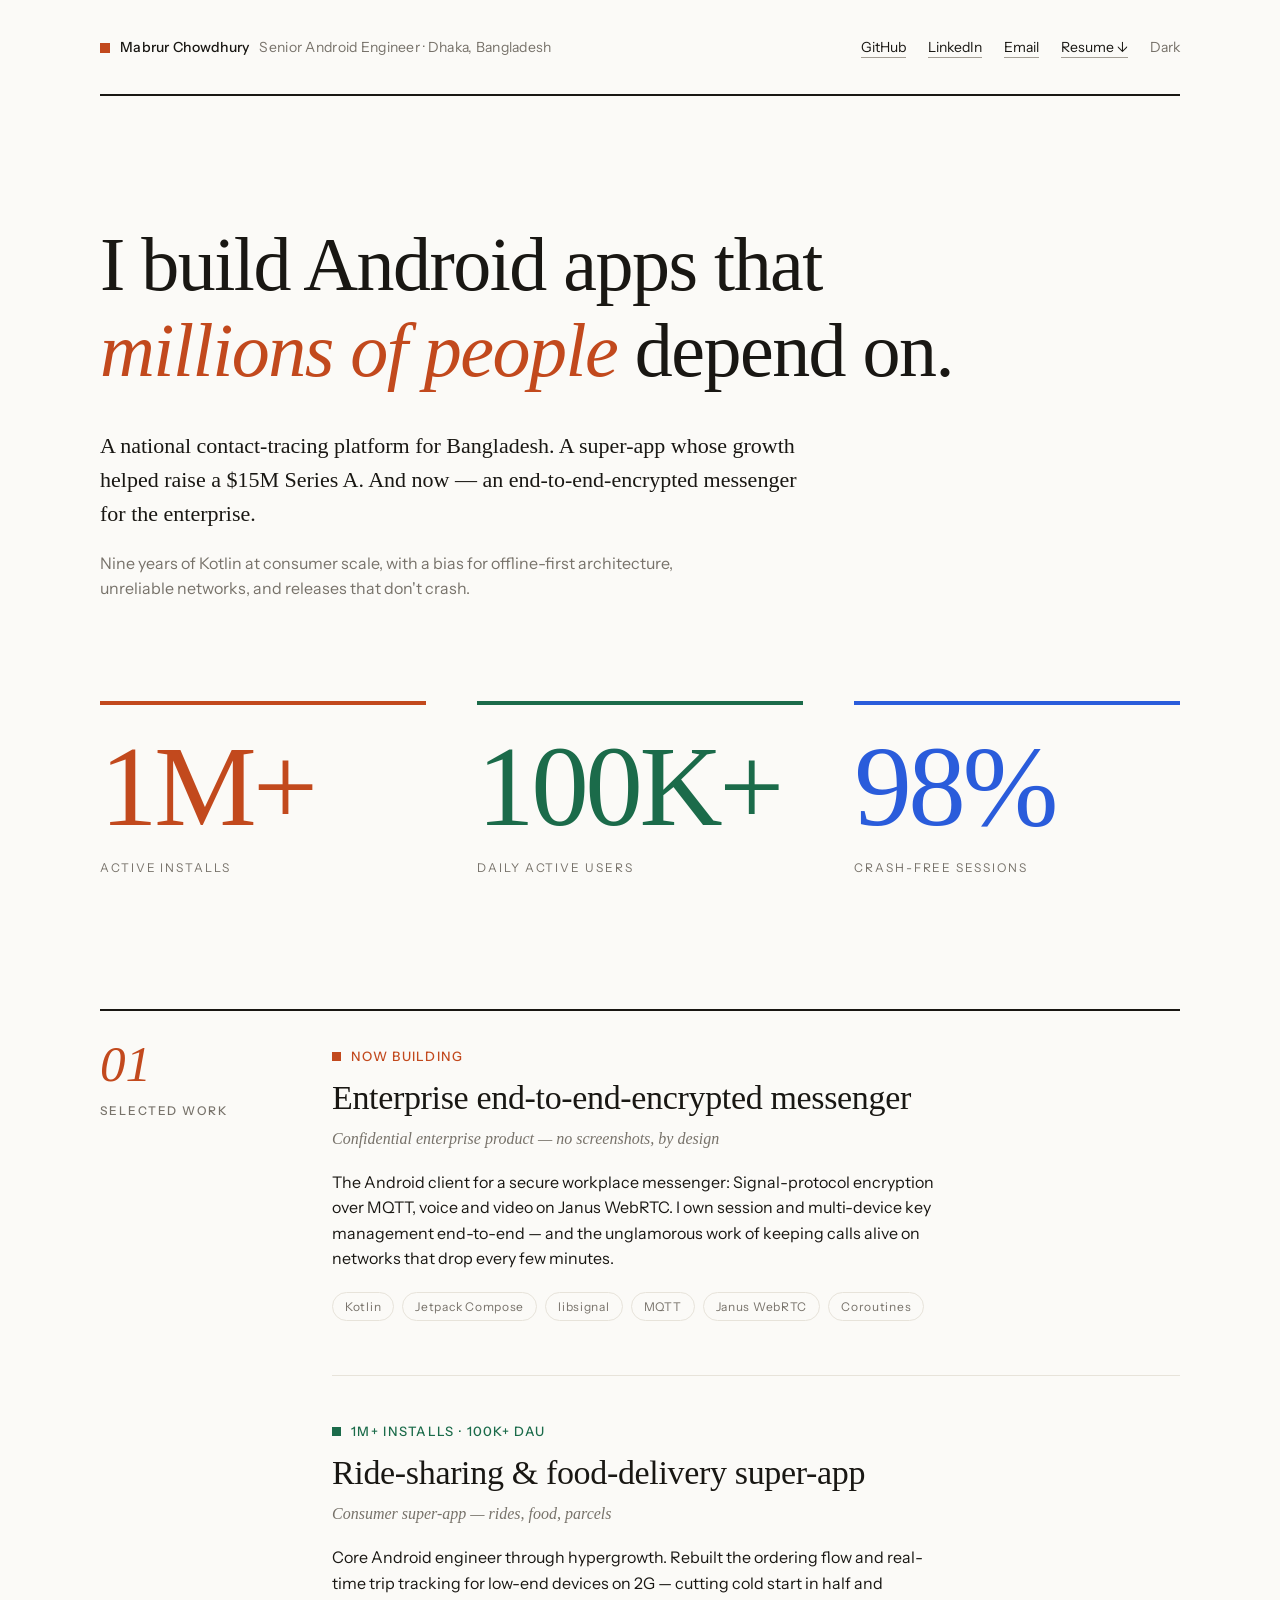
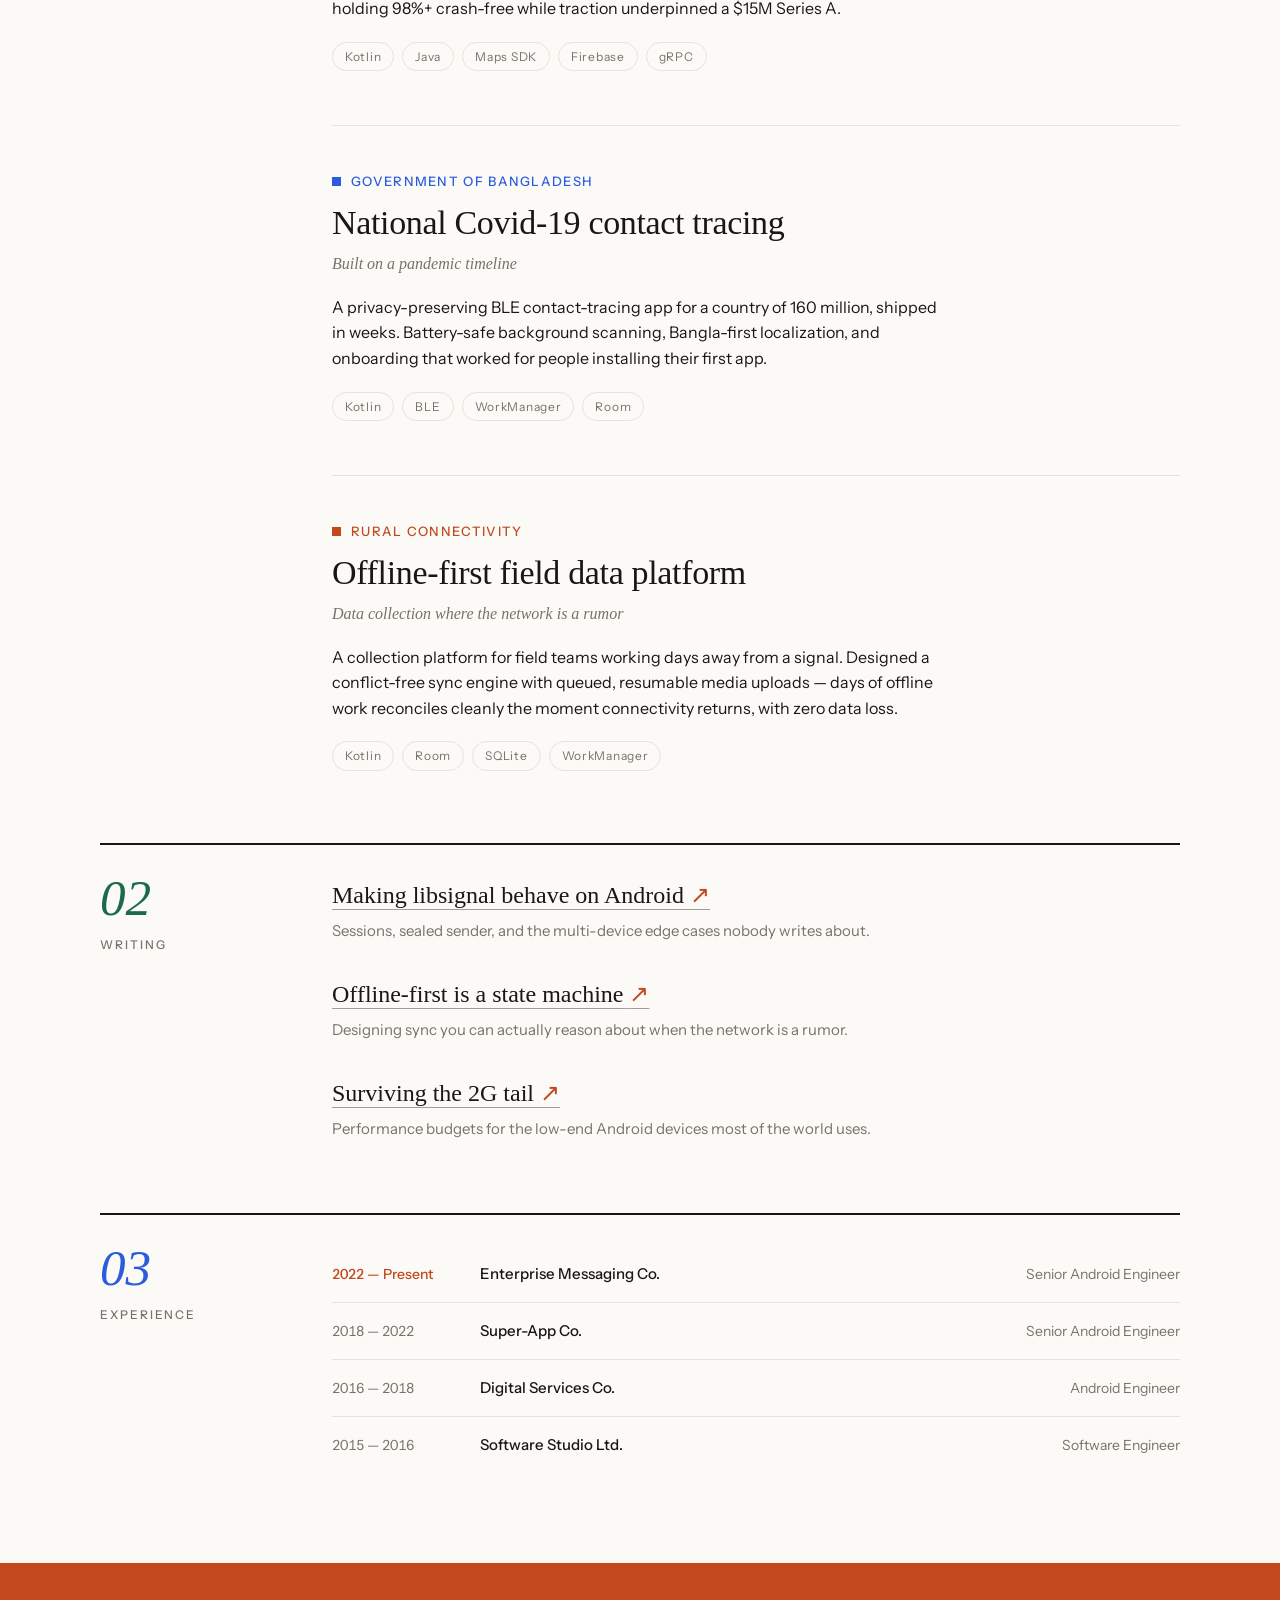
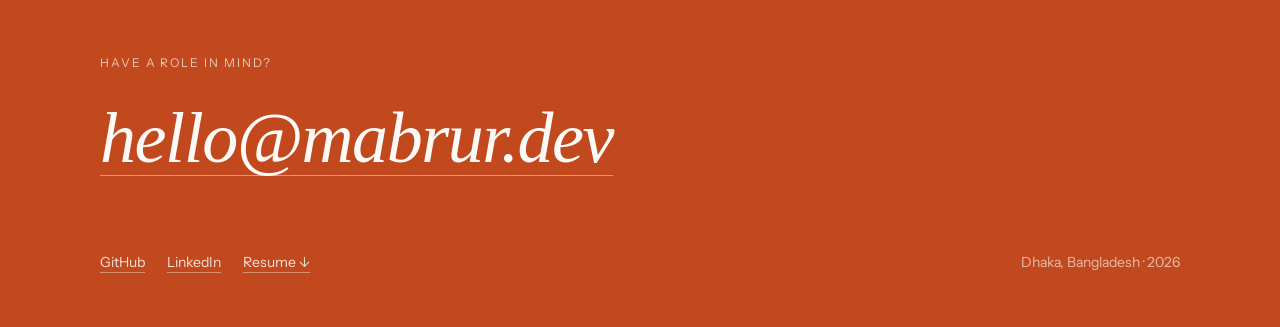
==== index.html @ f8408865 "Portfolio site from Portfolio v3 design — plain HTML/CSS/JS Co-Authored-By: Claude Fable 5 <noreply@" ====
<!DOCTYPE html>
<html lang="en">
<head>
  <meta charset="utf-8">
  <meta name="viewport" content="width=device-width, initial-scale=1">
  <title>Mabrur Chowdhury — Senior Android Engineer</title>
  <meta name="description" content="Senior Android Engineer in Dhaka, Bangladesh. Nine years of Kotlin at consumer scale — offline-first architecture, unreliable networks, and releases that don't crash.">
  <link rel="stylesheet" href="style.css">
  <script>
    // Set theme before first paint to avoid a flash of the wrong palette.
    (function () {
      var saved = null;
      try { saved = localStorage.getItem('mc-portfolio-theme'); } catch (e) {}
      var theme = (saved === 'light' || saved === 'dark')
        ? saved
        : (window.matchMedia && window.matchMedia('(prefers-color-scheme: dark)').matches ? 'dark' : 'light');
      document.documentElement.setAttribute('data-theme', theme);
    })();
  </script>
</head>
<body>

  <div class="container">

    <!-- ============ HEADER ============ -->
    <header class="site-header">
      <p class="brand">
        <span class="brand-dot"></span>
        <span class="brand-name">Mabrur Chowdhury</span>
        <span class="brand-role">Senior Android Engineer · Dhaka, Bangladesh</span>
      </p>
      <nav class="site-nav">
        <a class="link" href="https://github.com" target="_blank" rel="noopener">GitHub</a>
        <a class="link" href="https://linkedin.com" target="_blank" rel="noopener">LinkedIn</a>
        <a class="link" href="mailto:hello@mabrur.dev">Email</a>
        <a class="link" href="resume.pdf" download="Mabrur-Chowdhury-Resume.pdf">Resume ↓</a>
        <button id="theme-toggle" class="theme-toggle" aria-label="Toggle color theme">Dark</button>
      </nav>
    </header>

    <!-- ============ INTRO ============ -->
    <section class="intro">
      <h1 class="intro-headline">
        I build Android apps that <em>millions of people</em> depend on.
      </h1>
      <p class="intro-lede">
        A national contact-tracing platform for Bangladesh. A super-app whose growth helped raise a $15M Series A. And now — an end-to-end-encrypted messenger for the enterprise.
      </p>
      <p class="intro-note">
        Nine years of Kotlin at consumer scale, with a bias for offline-first architecture, unreliable networks, and releases that don't crash.
      </p>
    </section>

    <!-- ============ METRICS ============ -->
    <section class="metrics" data-reveal>
      <div class="metric metric--accent">
        <div class="metric-value">1M+</div>
        <div class="metric-label">Active installs</div>
      </div>
      <div class="metric metric--green">
        <div class="metric-value">100K+</div>
        <div class="metric-label">Daily active users</div>
      </div>
      <div class="metric metric--cobalt">
        <div class="metric-value">98%</div>
        <div class="metric-label">Crash-free sessions</div>
      </div>
    </section>

    <!-- ============ SELECTED WORK ============ -->
    <section id="work" class="section">
      <div class="section-marker">
        <div class="section-number section-number--accent">01</div>
        <h2 class="section-title">Selected Work</h2>
      </div>

      <div class="section-body">
        <article class="work" data-reveal>
          <p class="eyebrow eyebrow--accent">Now building</p>
          <h3 class="work-title">Enterprise end-to-end-encrypted messenger</h3>
          <p class="work-sub">Confidential enterprise product — no screenshots, by design</p>
          <p class="work-desc">
            The Android client for a secure workplace messenger: Signal-protocol encryption over MQTT, voice and video on Janus WebRTC. I own session and multi-device key management end-to-end — and the unglamorous work of keeping calls alive on networks that drop every few minutes.
          </p>
          <div class="tags">
            <span class="tag">Kotlin</span>
            <span class="tag">Jetpack Compose</span>
            <span class="tag">libsignal</span>
            <span class="tag">MQTT</span>
            <span class="tag">Janus WebRTC</span>
            <span class="tag">Coroutines</span>
          </div>
        </article>

        <article class="work" data-reveal>
          <p class="eyebrow eyebrow--green">1M+ installs · 100K+ DAU</p>
          <h3 class="work-title">Ride-sharing &amp; food-delivery super-app</h3>
          <p class="work-sub">Consumer super-app — rides, food, parcels</p>
          <p class="work-desc">
            Core Android engineer through hypergrowth. Rebuilt the ordering flow and real-time trip tracking for low-end devices on 2G — cutting cold start in half and holding 98%+ crash-free while traction underpinned a $15M Series A.
          </p>
          <div class="tags">
            <span class="tag">Kotlin</span>
            <span class="tag">Java</span>
            <span class="tag">Maps SDK</span>
            <span class="tag">Firebase</span>
            <span class="tag">gRPC</span>
          </div>
        </article>

        <article class="work" data-reveal>
          <p class="eyebrow eyebrow--cobalt">Government of Bangladesh</p>
          <h3 class="work-title">National Covid-19 contact tracing</h3>
          <p class="work-sub">Built on a pandemic timeline</p>
          <p class="work-desc">
            A privacy-preserving BLE contact-tracing app for a country of 160 million, shipped in weeks. Battery-safe background scanning, Bangla-first localization, and onboarding that worked for people installing their first app.
          </p>
          <div class="tags">
            <span class="tag">Kotlin</span>
            <span class="tag">BLE</span>
            <span class="tag">WorkManager</span>
            <span class="tag">Room</span>
          </div>
        </article>

        <article class="work" data-reveal>
          <p class="eyebrow eyebrow--accent">Rural connectivity</p>
          <h3 class="work-title">Offline-first field data platform</h3>
          <p class="work-sub">Data collection where the network is a rumor</p>
          <p class="work-desc">
            A collection platform for field teams working days away from a signal. Designed a conflict-free sync engine with queued, resumable media uploads — days of offline work reconciles cleanly the moment connectivity returns, with zero data loss.
          </p>
          <div class="tags">
            <span class="tag">Kotlin</span>
            <span class="tag">Room</span>
            <span class="tag">SQLite</span>
            <span class="tag">WorkManager</span>
          </div>
        </article>
      </div>
    </section>

    <!-- ============ WRITING ============ -->
    <section id="writing" class="section" data-reveal>
      <div class="section-marker">
        <div class="section-number section-number--green">02</div>
        <h2 class="section-title">Writing</h2>
      </div>
      <div class="section-body section-body--writing">
        <div>
          <a class="link writing-link" href="#">Making libsignal behave on Android <span class="arrow">↗</span></a>
          <p class="writing-desc">Sessions, sealed sender, and the multi-device edge cases nobody writes about.</p>
        </div>
        <div>
          <a class="link writing-link" href="#">Offline-first is a state machine <span class="arrow">↗</span></a>
          <p class="writing-desc">Designing sync you can actually reason about when the network is a rumor.</p>
        </div>
        <div>
          <a class="link writing-link" href="#">Surviving the 2G tail <span class="arrow">↗</span></a>
          <p class="writing-desc">Performance budgets for the low-end Android devices most of the world uses.</p>
        </div>
      </div>
    </section>

    <!-- ============ EXPERIENCE ============ -->
    <section id="experience" class="section section--last" data-reveal>
      <div class="section-marker">
        <div class="section-number section-number--cobalt">03</div>
        <h2 class="section-title">Experience</h2>
      </div>
      <div class="section-body section-body--experience">
        <div class="xp-row">
          <span class="xp-dates xp-dates--current">2022 — Present</span>
          <span class="xp-org">Enterprise Messaging Co.</span>
          <span class="xp-role">Senior Android Engineer</span>
        </div>
        <div class="xp-row">
          <span class="xp-dates">2018 — 2022</span>
          <span class="xp-org">Super-App Co.</span>
          <span class="xp-role">Senior Android Engineer</span>
        </div>
        <div class="xp-row">
          <span class="xp-dates">2016 — 2018</span>
          <span class="xp-org">Digital Services Co.</span>
          <span class="xp-role">Android Engineer</span>
        </div>
        <div class="xp-row">
          <span class="xp-dates">2015 — 2016</span>
          <span class="xp-org">Software Studio Ltd.</span>
          <span class="xp-role">Software Engineer</span>
        </div>
      </div>
    </section>

  </div>

  <!-- ============ FOOTER (full-bleed color) ============ -->
  <footer class="site-footer">
    <div class="footer-inner">
      <p class="footer-eyebrow">Have a role in mind?</p>
      <a class="footer-mail" href="mailto:hello@mabrur.dev">hello@mabrur.dev</a>
      <div class="footer-meta">
        <div class="footer-links">
          <a class="footer-link" href="https://github.com" target="_blank" rel="noopener">GitHub</a>
          <a class="footer-link" href="https://linkedin.com" target="_blank" rel="noopener">LinkedIn</a>
          <a class="footer-link" href="resume.pdf" download="Mabrur-Chowdhury-Resume.pdf">Resume ↓</a>
        </div>
        <span class="footer-place">Dhaka, Bangladesh · 2026</span>
      </div>
    </div>
  </footer>

  <script src="script.js"></script>
</body>
</html>
---- style.css ----
/* ============ Fonts (self-hosted, subset per unicode-range) ============ */
/* Instrument Sans — variable weight file covers 400 & 500 */
@font-face {
  font-family: 'Instrument Sans';
  font-style: normal;
  font-weight: 400 500;
  font-stretch: 100%;
  font-display: swap;
  src: url("fonts/instrument-sans-latin-ext.woff2") format('woff2');
  unicode-range: U+0100-02BA, U+02BD-02C5, U+02C7-02CC, U+02CE-02D7, U+02DD-02FF, U+0304, U+0308, U+0329, U+1D00-1DBF, U+1E00-1E9F, U+1EF2-1EFF, U+2020, U+20A0-20AB, U+20AD-20C0, U+2113, U+2C60-2C7F, U+A720-A7FF;
}
@font-face {
  font-family: 'Instrument Sans';
  font-style: normal;
  font-weight: 400 500;
  font-stretch: 100%;
  font-display: swap;
  src: url("fonts/instrument-sans-latin.woff2") format('woff2');
  unicode-range: U+0000-00FF, U+0131, U+0152-0153, U+02BB-02BC, U+02C6, U+02DA, U+02DC, U+0304, U+0308, U+0329, U+2000-206F, U+20AC, U+2122, U+2191, U+2193, U+2212, U+2215, U+FEFF, U+FFFD;
}
/* Newsreader italic — variable weight file covers 300 & 400 */
@font-face {
  font-family: 'Newsreader';
  font-style: italic;
  font-weight: 300 400;
  font-display: swap;
  src: url("fonts/newsreader-italic-vietnamese.woff2") format('woff2');
  unicode-range: U+0102-0103, U+0110-0111, U+0128-0129, U+0168-0169, U+01A0-01A1, U+01AF-01B0, U+0300-0301, U+0303-0304, U+0308-0309, U+0323, U+0329, U+1EA0-1EF9, U+20AB;
}
@font-face {
  font-family: 'Newsreader';
  font-style: italic;
  font-weight: 300 400;
  font-display: swap;
  src: url("fonts/newsreader-italic-latin-ext.woff2") format('woff2');
  unicode-range: U+0100-02BA, U+02BD-02C5, U+02C7-02CC, U+02CE-02D7, U+02DD-02FF, U+0304, U+0308, U+0329, U+1D00-1DBF, U+1E00-1E9F, U+1EF2-1EFF, U+2020, U+20A0-20AB, U+20AD-20C0, U+2113, U+2C60-2C7F, U+A720-A7FF;
}
@font-face {
  font-family: 'Newsreader';
  font-style: italic;
  font-weight: 300 400;
  font-display: swap;
  src: url("fonts/newsreader-italic-latin.woff2") format('woff2');
  unicode-range: U+0000-00FF, U+0131, U+0152-0153, U+02BB-02BC, U+02C6, U+02DA, U+02DC, U+0304, U+0308, U+0329, U+2000-206F, U+20AC, U+2122, U+2191, U+2193, U+2212, U+2215, U+FEFF, U+FFFD;
}
/* Newsreader roman — variable weight file covers 300–500 */
@font-face {
  font-family: 'Newsreader';
  font-style: normal;
  font-weight: 300 500;
  font-display: swap;
  src: url("fonts/newsreader-vietnamese.woff2") format('woff2');
  unicode-range: U+0102-0103, U+0110-0111, U+0128-0129, U+0168-0169, U+01A0-01A1, U+01AF-01B0, U+0300-0301, U+0303-0304, U+0308-0309, U+0323, U+0329, U+1EA0-1EF9, U+20AB;
}
@font-face {
  font-family: 'Newsreader';
  font-style: normal;
  font-weight: 300 500;
  font-display: swap;
  src: url("fonts/newsreader-latin-ext.woff2") format('woff2');
  unicode-range: U+0100-02BA, U+02BD-02C5, U+02C7-02CC, U+02CE-02D7, U+02DD-02FF, U+0304, U+0308, U+0329, U+1D00-1DBF, U+1E00-1E9F, U+1EF2-1EFF, U+2020, U+20A0-20AB, U+20AD-20C0, U+2113, U+2C60-2C7F, U+A720-A7FF;
}
@font-face {
  font-family: 'Newsreader';
  font-style: normal;
  font-weight: 300 500;
  font-display: swap;
  src: url("fonts/newsreader-latin.woff2") format('woff2');
  unicode-range: U+0000-00FF, U+0131, U+0152-0153, U+02BB-02BC, U+02C6, U+02DA, U+02DC, U+0304, U+0308, U+0329, U+2000-206F, U+20AC, U+2122, U+2191, U+2193, U+2212, U+2215, U+FEFF, U+FFFD;
}

/* ============ Design tokens ============ */
:root {
  --bg: #FBFAF7;
  --ink: #191713;
  --muted: #77726A;
  --faint: #A39E95;
  --rule: #E7E3DA;
  --accent: #C2491D;
  --green: #1B6B4A;
  --cobalt: #2A5CDB;
  --accent-solid: #C2491D;
  --cream: #FBFAF7;
  color-scheme: light;
}

:root[data-theme="dark"] {
  --bg: #171511;
  --ink: #ECE8DF;
  --muted: #9A958B;
  --faint: #6B665D;
  --rule: #2D2A24;
  --accent: color-mix(in oklab, #C2491D 62%, #F5F1E7);
  --green: color-mix(in oklab, #1B6B4A 62%, #F5F1E7);
  --cobalt: color-mix(in oklab, #2A5CDB 62%, #F5F1E7);
  --accent-solid: color-mix(in oklab, #C2491D 88%, #000000);
  color-scheme: dark;
}

/* ============ Base ============ */
html { scroll-behavior: smooth; }

body {
  margin: 0;
  min-height: 100vh;
  background: var(--bg);
  color: var(--ink);
  font-family: 'Instrument Sans', sans-serif;
  font-size: 16px;
  line-height: 1.6;
  transition: background 0.35s ease, color 0.35s ease;
  -webkit-font-smoothing: antialiased;
}

::selection { background: #C2491D; color: #FBFAF7; }

.container {
  max-width: 1080px;
  margin: 0 auto;
  padding: 0 clamp(20px, 5vw, 56px);
}

.link {
  color: var(--ink);
  text-decoration: underline;
  text-decoration-thickness: 1px;
  text-decoration-color: var(--faint);
  text-underline-offset: 5px;
  transition: color 0.15s;
}
.link:hover {
  color: var(--accent);
  text-decoration-color: var(--accent);
}

/* ============ Header ============ */
.site-header {
  display: flex;
  flex-wrap: wrap;
  gap: 12px 32px;
  justify-content: space-between;
  align-items: baseline;
  padding: clamp(24px, 4vh, 40px) 0;
  border-bottom: 2px solid var(--ink);
}

.brand {
  margin: 0;
  font-size: 14px;
  letter-spacing: 0.02em;
  display: flex;
  align-items: baseline;
  gap: 10px;
}
.brand-dot {
  width: 10px;
  height: 10px;
  background: var(--accent);
  display: inline-block;
  transform: translateY(1px);
}
.brand-name { font-weight: 500; }
.brand-role { color: var(--muted); }

.site-nav {
  display: flex;
  align-items: baseline;
  gap: 22px;
  font-size: 14px;
}

.theme-toggle {
  background: none;
  border: none;
  padding: 0;
  margin: 0;
  font: inherit;
  font-size: 14px;
  color: var(--muted);
  cursor: pointer;
}
.theme-toggle:hover { color: var(--accent); }

/* ============ Intro ============ */
.intro { padding: clamp(64px, 14vh, 160px) 0 clamp(56px, 11vh, 128px); }

.intro-headline {
  margin: 0;
  font-family: 'Newsreader', serif;
  font-optical-sizing: auto;
  font-weight: 300;
  font-size: clamp(38px, 6.4vw, 76px);
  line-height: 1.12;
  letter-spacing: -0.02em;
  max-width: 15em;
  text-wrap: balance;
}
.intro-headline em {
  font-style: italic;
  font-weight: 300;
  color: var(--accent);
}

.intro-lede {
  margin: clamp(28px, 4vh, 44px) 0 0;
  font-family: 'Newsreader', serif;
  font-optical-sizing: auto;
  font-weight: 400;
  font-size: clamp(18px, 2.2vw, 22px);
  line-height: 1.55;
  max-width: 33em;
  text-wrap: pretty;
}

.intro-note {
  margin: 20px 0 0;
  color: var(--muted);
  font-size: 16px;
  max-width: 36em;
}

/* ============ Metrics ============ */
.metrics {
  display: grid;
  grid-template-columns: repeat(auto-fit, minmax(220px, 1fr));
  gap: 0 clamp(24px, 4vw, 56px);
  padding: 0 0 clamp(64px, 12vh, 144px);
}

.metric { padding-top: clamp(20px, 3vh, 32px); }
.metric--accent { border-top: 4px solid var(--accent); }
.metric--green  { border-top: 4px solid var(--green); }
.metric--cobalt { border-top: 4px solid var(--cobalt); }

.metric-value {
  font-family: 'Newsreader', serif;
  font-optical-sizing: auto;
  font-weight: 300;
  font-size: clamp(64px, 9vw, 116px);
  line-height: 0.95;
  letter-spacing: -0.03em;
}
.metric--accent .metric-value { color: var(--accent); }
.metric--green  .metric-value { color: var(--green); }
.metric--cobalt .metric-value { color: var(--cobalt); }

.metric-label {
  margin-top: 16px;
  padding-bottom: 24px;
  font-size: 12px;
  letter-spacing: 0.16em;
  text-transform: uppercase;
  color: var(--muted);
}

/* ============ Numbered sections ============ */
.section {
  border-top: 2px solid var(--ink);
  padding: clamp(20px, 3vh, 32px) 0 clamp(48px, 8vh, 96px);
  display: flex;
  flex-wrap: wrap;
  gap: 24px clamp(32px, 5vw, 80px);
}
.section--last { padding-bottom: clamp(56px, 10vh, 120px); }

.section-marker { flex: 0 0 168px; }

.section-number {
  font-family: 'Newsreader', serif;
  font-optical-sizing: auto;
  font-weight: 300;
  font-style: italic;
  font-size: clamp(36px, 4vw, 52px);
  line-height: 1;
}
.section-number--accent { color: var(--accent); }
.section-number--green  { color: var(--green); }
.section-number--cobalt { color: var(--cobalt); }

.section-title {
  margin: 12px 0 0;
  font-size: 12px;
  font-weight: 500;
  letter-spacing: 0.16em;
  text-transform: uppercase;
  color: var(--muted);
}

.section-body {
  flex: 1 1 480px;
  min-width: 0;
  display: flex;
  flex-direction: column;
}

/* ============ Selected work ============ */
.work { padding: 8px 0 clamp(40px, 6vh, 60px); }
.work + .work {
  border-top: 1px solid var(--rule);
  padding: clamp(32px, 5vh, 48px) 0 clamp(40px, 6vh, 60px);
}
.work:last-child { padding-bottom: 0; }

.eyebrow {
  margin: 0 0 10px;
  display: flex;
  align-items: center;
  gap: 10px;
  font-size: 13px;
  letter-spacing: 0.1em;
  text-transform: uppercase;
  font-weight: 500;
}
.eyebrow::before {
  content: "";
  width: 9px;
  height: 9px;
  display: inline-block;
  background: currentColor;
}
.eyebrow--accent { color: var(--accent); }
.eyebrow--green  { color: var(--green); }
.eyebrow--cobalt { color: var(--cobalt); }

.work-title {
  margin: 0;
  font-family: 'Newsreader', serif;
  font-optical-sizing: auto;
  font-weight: 400;
  font-size: clamp(26px, 3.4vw, 34px);
  line-height: 1.22;
  letter-spacing: -0.01em;
  text-wrap: balance;
}

.work-sub {
  margin: 8px 0 0;
  color: var(--muted);
  font-style: italic;
  font-family: 'Newsreader', serif;
  font-size: 16px;
}

.work-desc {
  margin: 18px 0 0;
  max-width: 38em;
  text-wrap: pretty;
}

.tags {
  display: flex;
  flex-wrap: wrap;
  gap: 8px;
  margin: 20px 0 0;
}
.tag {
  font-size: 12px;
  letter-spacing: 0.06em;
  color: var(--muted);
  border: 1px solid var(--rule);
  border-radius: 999px;
  padding: 4px 12px;
}

/* ============ Writing ============ */
.section-body--writing {
  gap: clamp(28px, 4vh, 40px);
  padding-top: 8px;
}

.writing-link {
  font-family: 'Newsreader', serif;
  font-optical-sizing: auto;
  font-weight: 400;
  font-size: clamp(20px, 2.4vw, 24px);
  line-height: 1.3;
  text-underline-offset: 6px;
}
.writing-link .arrow {
  color: var(--accent);
  font-style: normal;
}

.writing-desc {
  margin: 8px 0 0;
  font-size: 15px;
  color: var(--muted);
  max-width: 40em;
}

/* ============ Experience ============ */
.section-body--experience { padding-top: 4px; }

.xp-row {
  display: flex;
  flex-wrap: wrap;
  gap: 2px 24px;
  align-items: baseline;
  padding: 16px 0;
  border-bottom: 1px solid var(--rule);
}
.xp-row:last-child { border-bottom: none; }

.xp-dates {
  font-variant-numeric: tabular-nums;
  color: var(--muted);
  font-size: 14px;
  min-width: 124px;
}
.xp-dates--current {
  color: var(--accent);
  font-weight: 500;
}
.xp-org { font-weight: 500; font-size: 15px; }
.xp-role { color: var(--muted); font-size: 14px; margin-left: auto; }

/* ============ Footer ============ */
.site-footer {
  background: var(--accent-solid);
  color: #FBFAF7;
  transition: background 0.35s ease;
}

.footer-inner {
  max-width: 1080px;
  margin: 0 auto;
  padding: clamp(56px, 10vh, 120px) clamp(20px, 5vw, 56px) clamp(40px, 6vh, 64px);
}

.footer-eyebrow {
  margin: 0 0 clamp(16px, 3vh, 28px);
  font-size: 12px;
  letter-spacing: 0.16em;
  text-transform: uppercase;
  color: rgba(251, 250, 247, 0.72);
}

.footer-mail {
  display: inline-block;
  font-family: 'Newsreader', serif;
  font-optical-sizing: auto;
  font-weight: 300;
  font-style: italic;
  font-size: clamp(32px, 6.4vw, 72px);
  line-height: 1.1;
  letter-spacing: -0.02em;
  color: #FBFAF7;
  text-decoration: underline;
  text-decoration-thickness: 1px;
  text-decoration-color: rgba(251, 250, 247, 0.45);
  text-underline-offset: 0.18em;
  transition: text-decoration-color 0.2s;
}
.footer-mail:hover { text-decoration-color: #FBFAF7; }

.footer-meta {
  display: flex;
  flex-wrap: wrap;
  gap: 8px 22px;
  justify-content: space-between;
  align-items: baseline;
  margin-top: clamp(48px, 8vh, 88px);
  font-size: 14px;
}

.footer-links { display: flex; gap: 22px; }

.footer-link {
  color: rgba(251, 250, 247, 0.85);
  text-decoration: underline;
  text-decoration-thickness: 1px;
  text-decoration-color: rgba(251, 250, 247, 0.4);
  text-underline-offset: 5px;
  transition: color 0.15s;
}
.footer-link:hover {
  color: #FBFAF7;
  text-decoration-color: #FBFAF7;
}

.footer-place { color: rgba(251, 250, 247, 0.65); }

/* ============ Scroll reveal ============ */
.reveal-pending {
  opacity: 0;
  transform: translateY(14px);
  transition: opacity 0.7s ease, transform 0.7s ease;
}
.reveal-in {
  opacity: 1;
  transform: none;
}
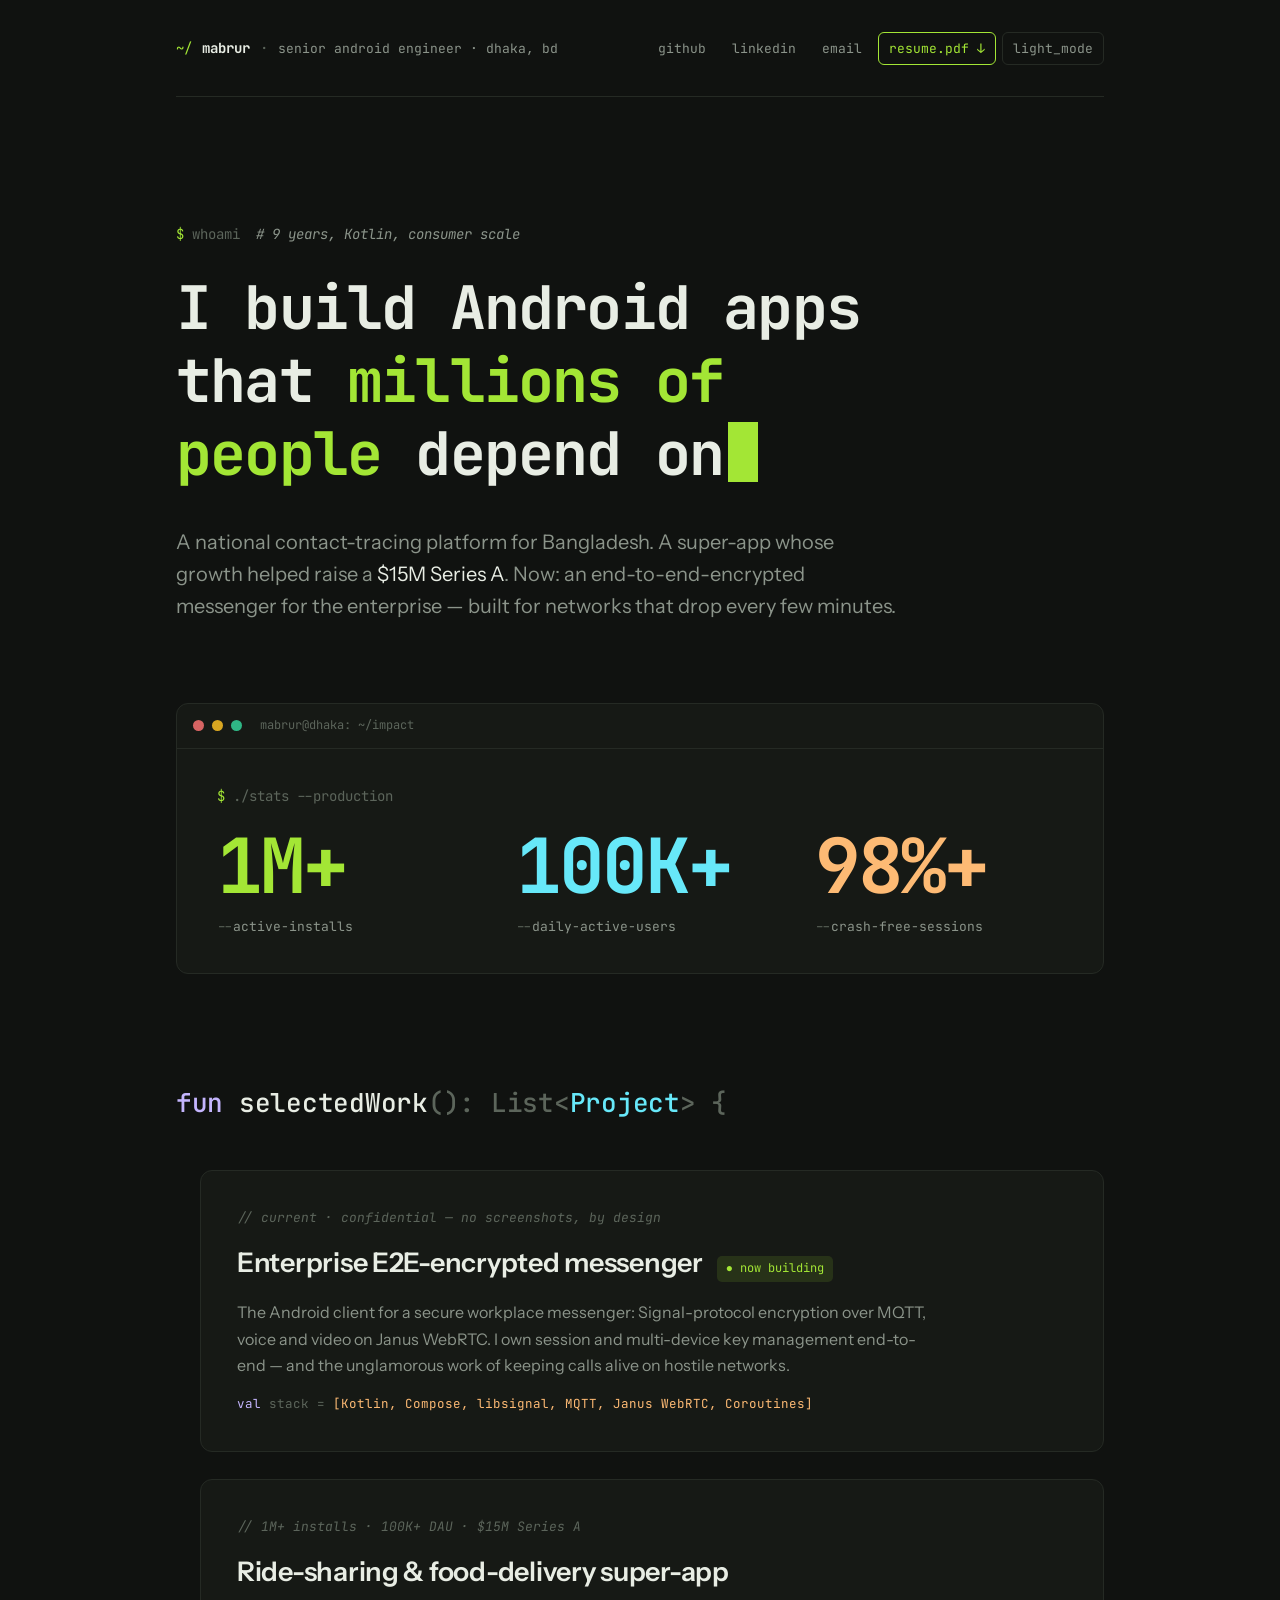
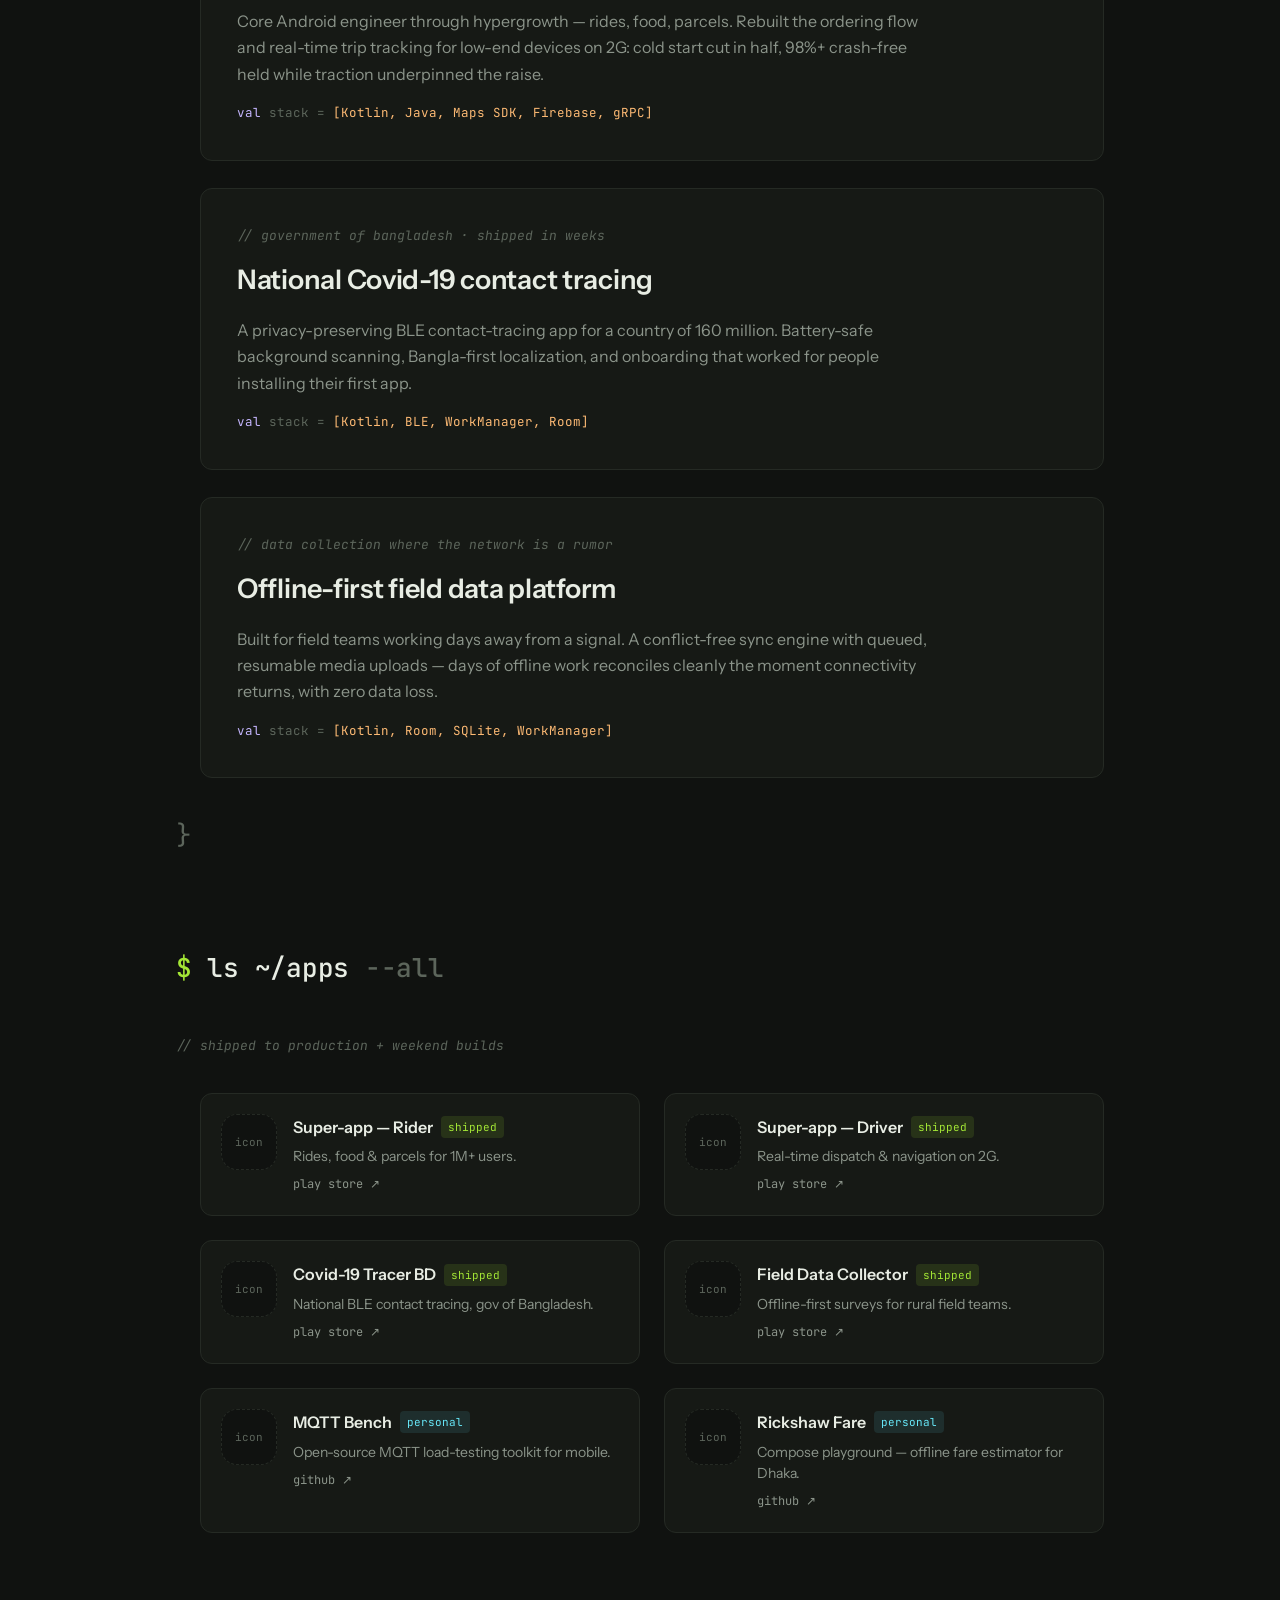
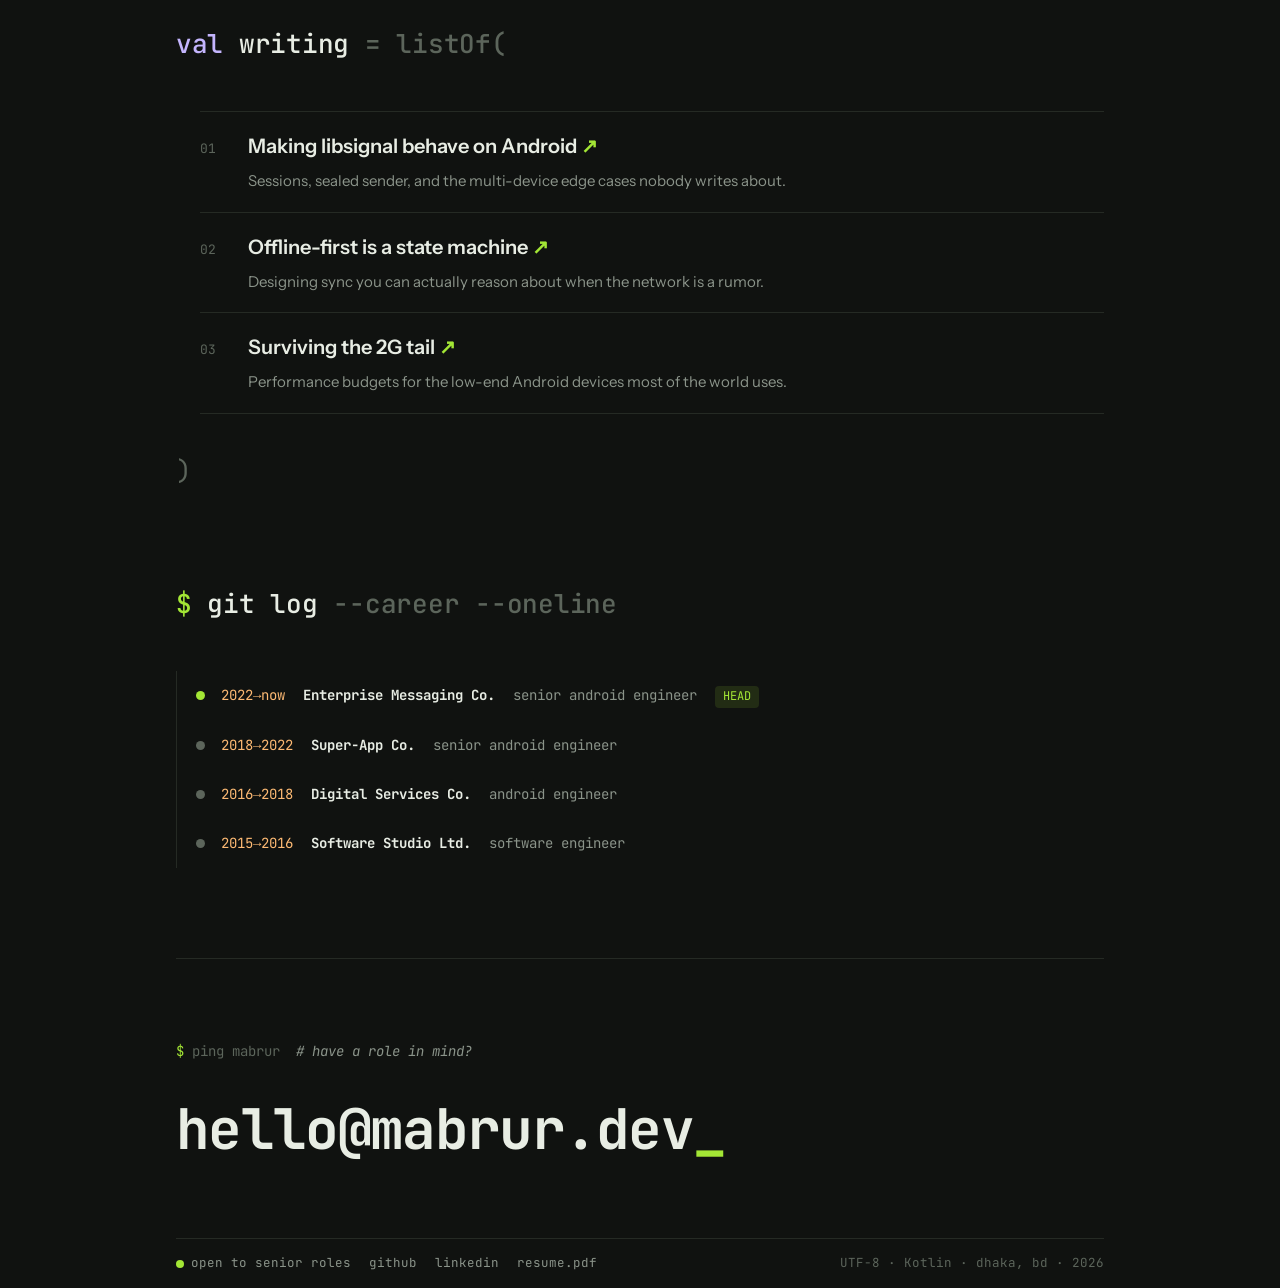
==== commit ed1d4167: "Redesign to Portfolio v4 — terminal/IDE aesthetic (dark-first, JetBrains Mono) Full rewrite of the p" ====
--- a/index.html
+++ b/index.html
@@ -3,18 +3,16 @@
 <head>
   <meta charset="utf-8">
   <meta name="viewport" content="width=device-width, initial-scale=1">
-  <title>Mabrur Chowdhury — Senior Android Engineer</title>
+  <title>mabrur.dev — Senior Android Engineer</title>
   <meta name="description" content="Senior Android Engineer in Dhaka, Bangladesh. Nine years of Kotlin at consumer scale — offline-first architecture, unreliable networks, and releases that don't crash.">
   <link rel="stylesheet" href="style.css">
   <script>
     // Set theme before first paint to avoid a flash of the wrong palette.
+    // Dark-first: only switch to light when explicitly chosen.
     (function () {
       var saved = null;
-      try { saved = localStorage.getItem('mc-portfolio-theme'); } catch (e) {}
-      var theme = (saved === 'light' || saved === 'dark')
-        ? saved
-        : (window.matchMedia && window.matchMedia('(prefers-color-scheme: dark)').matches ? 'dark' : 'light');
-      document.documentElement.setAttribute('data-theme', theme);
+      try { saved = localStorage.getItem('mc-portfolio-v4-theme'); } catch (e) {}
+      if (saved === 'light') document.documentElement.setAttribute('data-theme', 'light');
     })();
   </script>
 </head>
@@ -25,190 +23,261 @@
     <!-- ============ HEADER ============ -->
     <header class="site-header">
       <p class="brand">
-        <span class="brand-dot"></span>
-        <span class="brand-name">Mabrur Chowdhury</span>
-        <span class="brand-role">Senior Android Engineer · Dhaka, Bangladesh</span>
+        <span class="c-green">~/</span><span class="brand-name">mabrur</span><span class="c-faint">·</span><span class="brand-role">senior android engineer · dhaka, bd</span>
       </p>
       <nav class="site-nav">
-        <a class="link" href="https://github.com" target="_blank" rel="noopener">GitHub</a>
-        <a class="link" href="https://linkedin.com" target="_blank" rel="noopener">LinkedIn</a>
-        <a class="link" href="mailto:hello@mabrur.dev">Email</a>
-        <a class="link" href="resume.pdf" download="Mabrur-Chowdhury-Resume.pdf">Resume ↓</a>
-        <button id="theme-toggle" class="theme-toggle" aria-label="Toggle color theme">Dark</button>
+        <a class="nav-link" href="https://github.com" target="_blank" rel="noopener">github</a>
+        <a class="nav-link" href="https://linkedin.com" target="_blank" rel="noopener">linkedin</a>
+        <a class="nav-link" href="mailto:hello@mabrur.dev">email</a>
+        <a class="nav-link nav-link--cta" href="resume.pdf" download="Mabrur-Chowdhury-Resume.pdf">resume.pdf ↓</a>
+        <button id="theme-toggle" class="theme-toggle" aria-label="Toggle color theme">light_mode</button>
       </nav>
     </header>
 
     <!-- ============ INTRO ============ -->
     <section class="intro">
+      <p class="intro-prompt"><span class="c-green">$</span> whoami <span class="comment">&nbsp;# 9 years, Kotlin, consumer scale</span></p>
       <h1 class="intro-headline">
-        I build Android apps that <em>millions of people</em> depend on.
+        I build Android apps that <span class="c-green">millions of people</span> depend on<span class="cursor"></span>
       </h1>
       <p class="intro-lede">
-        A national contact-tracing platform for Bangladesh. A super-app whose growth helped raise a $15M Series A. And now — an end-to-end-encrypted messenger for the enterprise.
+        A national contact-tracing platform for Bangladesh. A super-app whose growth helped raise a <strong>$15M Series A</strong>. Now: an end-to-end-encrypted messenger for the enterprise — built for networks that drop every few minutes.
       </p>
-      <p class="intro-note">
-        Nine years of Kotlin at consumer scale, with a bias for offline-first architecture, unreliable networks, and releases that don't crash.
-      </p>
-    </section>
-
-    <!-- ============ METRICS ============ -->
+    </section>
+
+    <!-- ============ METRICS (terminal) ============ -->
     <section class="metrics" data-reveal>
-      <div class="metric metric--accent">
-        <div class="metric-value">1M+</div>
-        <div class="metric-label">Active installs</div>
-      </div>
-      <div class="metric metric--green">
-        <div class="metric-value">100K+</div>
-        <div class="metric-label">Daily active users</div>
-      </div>
-      <div class="metric metric--cobalt">
-        <div class="metric-value">98%</div>
-        <div class="metric-label">Crash-free sessions</div>
+      <div class="terminal">
+        <div class="terminal-bar">
+          <span class="terminal-dot terminal-dot--red"></span>
+          <span class="terminal-dot terminal-dot--yellow"></span>
+          <span class="terminal-dot terminal-dot--green"></span>
+          <span class="terminal-title">mabrur@dhaka: ~/impact</span>
+        </div>
+        <div class="terminal-body">
+          <p class="terminal-cmd"><span class="c-green">$</span> ./stats --production</p>
+          <div class="metric-grid">
+            <div>
+              <div class="metric-value metric-value--green">1M+</div>
+              <div class="metric-label"><span class="dash">--</span>active-installs</div>
+            </div>
+            <div>
+              <div class="metric-value metric-value--cyan">100K+</div>
+              <div class="metric-label"><span class="dash">--</span>daily-active-users</div>
+            </div>
+            <div>
+              <div class="metric-value metric-value--orange">98%+</div>
+              <div class="metric-label"><span class="dash">--</span>crash-free-sessions</div>
+            </div>
+          </div>
+        </div>
       </div>
     </section>
 
     <!-- ============ SELECTED WORK ============ -->
     <section id="work" class="section">
-      <div class="section-marker">
-        <div class="section-number section-number--accent">01</div>
-        <h2 class="section-title">Selected Work</h2>
-      </div>
-
-      <div class="section-body">
-        <article class="work" data-reveal>
-          <p class="eyebrow eyebrow--accent">Now building</p>
-          <h3 class="work-title">Enterprise end-to-end-encrypted messenger</h3>
-          <p class="work-sub">Confidential enterprise product — no screenshots, by design</p>
-          <p class="work-desc">
-            The Android client for a secure workplace messenger: Signal-protocol encryption over MQTT, voice and video on Janus WebRTC. I own session and multi-device key management end-to-end — and the unglamorous work of keeping calls alive on networks that drop every few minutes.
-          </p>
-          <div class="tags">
-            <span class="tag">Kotlin</span>
-            <span class="tag">Jetpack Compose</span>
-            <span class="tag">libsignal</span>
-            <span class="tag">MQTT</span>
-            <span class="tag">Janus WebRTC</span>
-            <span class="tag">Coroutines</span>
-          </div>
-        </article>
-
-        <article class="work" data-reveal>
-          <p class="eyebrow eyebrow--green">1M+ installs · 100K+ DAU</p>
+      <h2 class="section-heading"><span class="c-violet">fun</span> <span class="c-ink">selectedWork</span><span class="c-faint">(): List&lt;</span><span class="c-cyan">Project</span><span class="c-faint">&gt; {</span></h2>
+
+      <div class="stack-list">
+        <article class="card work" data-reveal>
+          <p class="work-comment">// current · confidential — no screenshots, by design</p>
+          <div class="work-titlerow">
+            <h3 class="work-title">Enterprise E2E-encrypted messenger</h3>
+            <span class="badge">● now building</span>
+          </div>
+          <p class="work-desc">
+            The Android client for a secure workplace messenger: Signal-protocol encryption over MQTT, voice and video on Janus WebRTC. I own session and multi-device key management end-to-end — and the unglamorous work of keeping calls alive on hostile networks.
+          </p>
+          <p class="work-stack"><span class="c-violet">val</span> stack <span class="c-faint">=</span> <span class="c-orange">[Kotlin, Compose, libsignal, MQTT, Janus WebRTC, Coroutines]</span></p>
+        </article>
+
+        <article class="card work" data-reveal>
+          <p class="work-comment">// 1M+ installs · 100K+ DAU · $15M Series A</p>
           <h3 class="work-title">Ride-sharing &amp; food-delivery super-app</h3>
-          <p class="work-sub">Consumer super-app — rides, food, parcels</p>
-          <p class="work-desc">
-            Core Android engineer through hypergrowth. Rebuilt the ordering flow and real-time trip tracking for low-end devices on 2G — cutting cold start in half and holding 98%+ crash-free while traction underpinned a $15M Series A.
-          </p>
-          <div class="tags">
-            <span class="tag">Kotlin</span>
-            <span class="tag">Java</span>
-            <span class="tag">Maps SDK</span>
-            <span class="tag">Firebase</span>
-            <span class="tag">gRPC</span>
-          </div>
-        </article>
-
-        <article class="work" data-reveal>
-          <p class="eyebrow eyebrow--cobalt">Government of Bangladesh</p>
+          <p class="work-desc">
+            Core Android engineer through hypergrowth — rides, food, parcels. Rebuilt the ordering flow and real-time trip tracking for low-end devices on 2G: cold start cut in half, 98%+ crash-free held while traction underpinned the raise.
+          </p>
+          <p class="work-stack"><span class="c-violet">val</span> stack <span class="c-faint">=</span> <span class="c-orange">[Kotlin, Java, Maps SDK, Firebase, gRPC]</span></p>
+        </article>
+
+        <article class="card work" data-reveal>
+          <p class="work-comment">// government of bangladesh · shipped in weeks</p>
           <h3 class="work-title">National Covid-19 contact tracing</h3>
-          <p class="work-sub">Built on a pandemic timeline</p>
-          <p class="work-desc">
-            A privacy-preserving BLE contact-tracing app for a country of 160 million, shipped in weeks. Battery-safe background scanning, Bangla-first localization, and onboarding that worked for people installing their first app.
-          </p>
-          <div class="tags">
-            <span class="tag">Kotlin</span>
-            <span class="tag">BLE</span>
-            <span class="tag">WorkManager</span>
-            <span class="tag">Room</span>
-          </div>
-        </article>
-
-        <article class="work" data-reveal>
-          <p class="eyebrow eyebrow--accent">Rural connectivity</p>
+          <p class="work-desc">
+            A privacy-preserving BLE contact-tracing app for a country of 160 million. Battery-safe background scanning, Bangla-first localization, and onboarding that worked for people installing their first app.
+          </p>
+          <p class="work-stack"><span class="c-violet">val</span> stack <span class="c-faint">=</span> <span class="c-orange">[Kotlin, BLE, WorkManager, Room]</span></p>
+        </article>
+
+        <article class="card work" data-reveal>
+          <p class="work-comment">// data collection where the network is a rumor</p>
           <h3 class="work-title">Offline-first field data platform</h3>
-          <p class="work-sub">Data collection where the network is a rumor</p>
-          <p class="work-desc">
-            A collection platform for field teams working days away from a signal. Designed a conflict-free sync engine with queued, resumable media uploads — days of offline work reconciles cleanly the moment connectivity returns, with zero data loss.
-          </p>
-          <div class="tags">
-            <span class="tag">Kotlin</span>
-            <span class="tag">Room</span>
-            <span class="tag">SQLite</span>
-            <span class="tag">WorkManager</span>
-          </div>
-        </article>
+          <p class="work-desc">
+            Built for field teams working days away from a signal. A conflict-free sync engine with queued, resumable media uploads — days of offline work reconciles cleanly the moment connectivity returns, with zero data loss.
+          </p>
+          <p class="work-stack"><span class="c-violet">val</span> stack <span class="c-faint">=</span> <span class="c-orange">[Kotlin, Room, SQLite, WorkManager]</span></p>
+        </article>
+      </div>
+      <p class="section-close">}</p>
+    </section>
+
+    <!-- ============ APPS & PROJECTS ============ -->
+    <section id="apps" class="section" data-reveal>
+      <h2 class="section-heading"><span class="c-green">$</span> ls ~/apps <span class="c-faint">--all</span></h2>
+      <p class="section-sub">// shipped to production + weekend builds</p>
+
+      <div class="apps-grid">
+        <div class="card app-card">
+          <div class="app-icon">icon</div>
+          <div class="app-body">
+            <div class="app-titlerow">
+              <h3 class="app-title">Super-app — Rider</h3>
+              <span class="tag tag--shipped">shipped</span>
+            </div>
+            <p class="app-desc">Rides, food &amp; parcels for 1M+ users.</p>
+            <a class="app-link" href="#" target="_blank" rel="noopener">play store ↗</a>
+          </div>
+        </div>
+
+        <div class="card app-card">
+          <div class="app-icon">icon</div>
+          <div class="app-body">
+            <div class="app-titlerow">
+              <h3 class="app-title">Super-app — Driver</h3>
+              <span class="tag tag--shipped">shipped</span>
+            </div>
+            <p class="app-desc">Real-time dispatch &amp; navigation on 2G.</p>
+            <a class="app-link" href="#" target="_blank" rel="noopener">play store ↗</a>
+          </div>
+        </div>
+
+        <div class="card app-card">
+          <div class="app-icon">icon</div>
+          <div class="app-body">
+            <div class="app-titlerow">
+              <h3 class="app-title">Covid-19 Tracer BD</h3>
+              <span class="tag tag--shipped">shipped</span>
+            </div>
+            <p class="app-desc">National BLE contact tracing, gov of Bangladesh.</p>
+            <a class="app-link" href="#" target="_blank" rel="noopener">play store ↗</a>
+          </div>
+        </div>
+
+        <div class="card app-card">
+          <div class="app-icon">icon</div>
+          <div class="app-body">
+            <div class="app-titlerow">
+              <h3 class="app-title">Field Data Collector</h3>
+              <span class="tag tag--shipped">shipped</span>
+            </div>
+            <p class="app-desc">Offline-first surveys for rural field teams.</p>
+            <a class="app-link" href="#" target="_blank" rel="noopener">play store ↗</a>
+          </div>
+        </div>
+
+        <div class="card app-card">
+          <div class="app-icon">icon</div>
+          <div class="app-body">
+            <div class="app-titlerow">
+              <h3 class="app-title">MQTT Bench</h3>
+              <span class="tag tag--personal">personal</span>
+            </div>
+            <p class="app-desc">Open-source MQTT load-testing toolkit for mobile.</p>
+            <a class="app-link" href="https://github.com" target="_blank" rel="noopener">github ↗</a>
+          </div>
+        </div>
+
+        <div class="card app-card">
+          <div class="app-icon">icon</div>
+          <div class="app-body">
+            <div class="app-titlerow">
+              <h3 class="app-title">Rickshaw Fare</h3>
+              <span class="tag tag--personal">personal</span>
+            </div>
+            <p class="app-desc">Compose playground — offline fare estimator for Dhaka.</p>
+            <a class="app-link" href="https://github.com" target="_blank" rel="noopener">github ↗</a>
+          </div>
+        </div>
       </div>
     </section>
 
     <!-- ============ WRITING ============ -->
     <section id="writing" class="section" data-reveal>
-      <div class="section-marker">
-        <div class="section-number section-number--green">02</div>
-        <h2 class="section-title">Writing</h2>
-      </div>
-      <div class="section-body section-body--writing">
-        <div>
-          <a class="link writing-link" href="#">Making libsignal behave on Android <span class="arrow">↗</span></a>
-          <p class="writing-desc">Sessions, sealed sender, and the multi-device edge cases nobody writes about.</p>
-        </div>
-        <div>
-          <a class="link writing-link" href="#">Offline-first is a state machine <span class="arrow">↗</span></a>
-          <p class="writing-desc">Designing sync you can actually reason about when the network is a rumor.</p>
-        </div>
-        <div>
-          <a class="link writing-link" href="#">Surviving the 2G tail <span class="arrow">↗</span></a>
-          <p class="writing-desc">Performance budgets for the low-end Android devices most of the world uses.</p>
-        </div>
-      </div>
-    </section>
-
-    <!-- ============ EXPERIENCE ============ -->
-    <section id="experience" class="section section--last" data-reveal>
-      <div class="section-marker">
-        <div class="section-number section-number--cobalt">03</div>
-        <h2 class="section-title">Experience</h2>
-      </div>
-      <div class="section-body section-body--experience">
-        <div class="xp-row">
-          <span class="xp-dates xp-dates--current">2022 — Present</span>
-          <span class="xp-org">Enterprise Messaging Co.</span>
-          <span class="xp-role">Senior Android Engineer</span>
-        </div>
-        <div class="xp-row">
-          <span class="xp-dates">2018 — 2022</span>
-          <span class="xp-org">Super-App Co.</span>
-          <span class="xp-role">Senior Android Engineer</span>
-        </div>
-        <div class="xp-row">
-          <span class="xp-dates">2016 — 2018</span>
-          <span class="xp-org">Digital Services Co.</span>
-          <span class="xp-role">Android Engineer</span>
-        </div>
-        <div class="xp-row">
-          <span class="xp-dates">2015 — 2016</span>
-          <span class="xp-org">Software Studio Ltd.</span>
-          <span class="xp-role">Software Engineer</span>
-        </div>
-      </div>
-    </section>
-
-  </div>
-
-  <!-- ============ FOOTER (full-bleed color) ============ -->
-  <footer class="site-footer">
-    <div class="footer-inner">
-      <p class="footer-eyebrow">Have a role in mind?</p>
-      <a class="footer-mail" href="mailto:hello@mabrur.dev">hello@mabrur.dev</a>
+      <h2 class="section-heading"><span class="c-violet">val</span> <span class="c-ink">writing</span> <span class="c-faint">= listOf(</span></h2>
+      <div class="writing-list">
+        <div class="writing-row">
+          <span class="writing-num">01</span>
+          <div>
+            <a class="writing-link" href="#">Making libsignal behave on Android <span class="arrow">↗</span></a>
+            <p class="writing-desc">Sessions, sealed sender, and the multi-device edge cases nobody writes about.</p>
+          </div>
+        </div>
+        <div class="writing-row">
+          <span class="writing-num">02</span>
+          <div>
+            <a class="writing-link" href="#">Offline-first is a state machine <span class="arrow">↗</span></a>
+            <p class="writing-desc">Designing sync you can actually reason about when the network is a rumor.</p>
+          </div>
+        </div>
+        <div class="writing-row">
+          <span class="writing-num">03</span>
+          <div>
+            <a class="writing-link" href="#">Surviving the 2G tail <span class="arrow">↗</span></a>
+            <p class="writing-desc">Performance budgets for the low-end Android devices most of the world uses.</p>
+          </div>
+        </div>
+      </div>
+      <p class="section-close">)</p>
+    </section>
+
+    <!-- ============ EXPERIENCE (git log) ============ -->
+    <section id="experience" class="section" data-reveal>
+      <h2 class="section-heading"><span class="c-green">$</span> git log <span class="c-faint">--career --oneline</span></h2>
+      <div class="gitlog">
+        <div class="git-row">
+          <span class="git-dot git-dot--head"></span>
+          <span class="git-date">2022→now</span>
+          <span class="git-org">Enterprise Messaging Co.</span>
+          <span class="git-role">senior android engineer</span>
+          <span class="git-head">HEAD</span>
+        </div>
+        <div class="git-row">
+          <span class="git-dot"></span>
+          <span class="git-date">2018→2022</span>
+          <span class="git-org">Super-App Co.</span>
+          <span class="git-role">senior android engineer</span>
+        </div>
+        <div class="git-row">
+          <span class="git-dot"></span>
+          <span class="git-date">2016→2018</span>
+          <span class="git-org">Digital Services Co.</span>
+          <span class="git-role">android engineer</span>
+        </div>
+        <div class="git-row">
+          <span class="git-dot"></span>
+          <span class="git-date">2015→2016</span>
+          <span class="git-org">Software Studio Ltd.</span>
+          <span class="git-role">software engineer</span>
+        </div>
+      </div>
+    </section>
+
+    <!-- ============ FOOTER ============ -->
+    <footer class="site-footer">
+      <p class="footer-prompt"><span class="c-green">$</span> ping mabrur <span class="comment">&nbsp;# have a role in mind?</span></p>
+      <a class="footer-mail" href="mailto:hello@mabrur.dev">hello@mabrur.dev<span class="cursor-static">_</span></a>
       <div class="footer-meta">
         <div class="footer-links">
-          <a class="footer-link" href="https://github.com" target="_blank" rel="noopener">GitHub</a>
-          <a class="footer-link" href="https://linkedin.com" target="_blank" rel="noopener">LinkedIn</a>
-          <a class="footer-link" href="resume.pdf" download="Mabrur-Chowdhury-Resume.pdf">Resume ↓</a>
-        </div>
-        <span class="footer-place">Dhaka, Bangladesh · 2026</span>
-      </div>
-    </div>
-  </footer>
+          <span class="footer-status"><span class="status-dot"></span>open to senior roles</span>
+          <a class="footer-link" href="https://github.com" target="_blank" rel="noopener">github</a>
+          <a class="footer-link" href="https://linkedin.com" target="_blank" rel="noopener">linkedin</a>
+          <a class="footer-link" href="resume.pdf" download="Mabrur-Chowdhury-Resume.pdf">resume.pdf</a>
+        </div>
+        <span class="footer-place">UTF-8 · Kotlin · dhaka, bd · 2026</span>
+      </div>
+    </footer>
+
+  </div>
 
   <script src="script.js"></script>
 </body>
--- a/style.css
+++ b/style.css
@@ -1,9 +1,9 @@
 /* ============ Fonts (self-hosted, subset per unicode-range) ============ */
-/* Instrument Sans — variable weight file covers 400 & 500 */
+/* Instrument Sans — variable weight file covers 400/500/600 */
 @font-face {
   font-family: 'Instrument Sans';
   font-style: normal;
-  font-weight: 400 500;
+  font-weight: 400 600;
   font-stretch: 100%;
   font-display: swap;
   src: url("fonts/instrument-sans-latin-ext.woff2") format('woff2');
@@ -12,92 +12,83 @@
 @font-face {
   font-family: 'Instrument Sans';
   font-style: normal;
-  font-weight: 400 500;
+  font-weight: 400 600;
   font-stretch: 100%;
   font-display: swap;
   src: url("fonts/instrument-sans-latin.woff2") format('woff2');
   unicode-range: U+0000-00FF, U+0131, U+0152-0153, U+02BB-02BC, U+02C6, U+02DA, U+02DC, U+0304, U+0308, U+0329, U+2000-206F, U+20AC, U+2122, U+2191, U+2193, U+2212, U+2215, U+FEFF, U+FFFD;
 }
-/* Newsreader italic — variable weight file covers 300 & 400 */
+/* JetBrains Mono — normal, weights 400/500/700 */
 @font-face {
-  font-family: 'Newsreader';
+  font-family: 'JetBrains Mono';
+  font-style: normal;
+  font-weight: 400 700;
+  font-display: swap;
+  src: url("fonts/jetbrains-mono-latin-ext.woff2") format('woff2');
+  unicode-range: U+0100-02BA, U+02BD-02C5, U+02C7-02CC, U+02CE-02D7, U+02DD-02FF, U+0304, U+0308, U+0329, U+1D00-1DBF, U+1E00-1E9F, U+1EF2-1EFF, U+2020, U+20A0-20AB, U+20AD-20C0, U+2113, U+2C60-2C7F, U+A720-A7FF;
+}
+@font-face {
+  font-family: 'JetBrains Mono';
+  font-style: normal;
+  font-weight: 400 700;
+  font-display: swap;
+  src: url("fonts/jetbrains-mono-latin.woff2") format('woff2');
+  unicode-range: U+0000-00FF, U+0131, U+0152-0153, U+02BB-02BC, U+02C6, U+02DA, U+02DC, U+0304, U+0308, U+0329, U+2000-206F, U+20AC, U+2122, U+2191, U+2193, U+2212, U+2215, U+FEFF, U+FFFD;
+}
+/* JetBrains Mono — italic 400 */
+@font-face {
+  font-family: 'JetBrains Mono';
   font-style: italic;
-  font-weight: 300 400;
+  font-weight: 400;
   font-display: swap;
-  src: url("fonts/newsreader-italic-vietnamese.woff2") format('woff2');
-  unicode-range: U+0102-0103, U+0110-0111, U+0128-0129, U+0168-0169, U+01A0-01A1, U+01AF-01B0, U+0300-0301, U+0303-0304, U+0308-0309, U+0323, U+0329, U+1EA0-1EF9, U+20AB;
+  src: url("fonts/jetbrains-mono-italic-latin-ext.woff2") format('woff2');
+  unicode-range: U+0100-02BA, U+02BD-02C5, U+02C7-02CC, U+02CE-02D7, U+02DD-02FF, U+0304, U+0308, U+0329, U+1D00-1DBF, U+1E00-1E9F, U+1EF2-1EFF, U+2020, U+20A0-20AB, U+20AD-20C0, U+2113, U+2C60-2C7F, U+A720-A7FF;
 }
 @font-face {
-  font-family: 'Newsreader';
+  font-family: 'JetBrains Mono';
   font-style: italic;
-  font-weight: 300 400;
+  font-weight: 400;
   font-display: swap;
-  src: url("fonts/newsreader-italic-latin-ext.woff2") format('woff2');
-  unicode-range: U+0100-02BA, U+02BD-02C5, U+02C7-02CC, U+02CE-02D7, U+02DD-02FF, U+0304, U+0308, U+0329, U+1D00-1DBF, U+1E00-1E9F, U+1EF2-1EFF, U+2020, U+20A0-20AB, U+20AD-20C0, U+2113, U+2C60-2C7F, U+A720-A7FF;
-}
-@font-face {
-  font-family: 'Newsreader';
-  font-style: italic;
-  font-weight: 300 400;
-  font-display: swap;
-  src: url("fonts/newsreader-italic-latin.woff2") format('woff2');
+  src: url("fonts/jetbrains-mono-italic-latin.woff2") format('woff2');
   unicode-range: U+0000-00FF, U+0131, U+0152-0153, U+02BB-02BC, U+02C6, U+02DA, U+02DC, U+0304, U+0308, U+0329, U+2000-206F, U+20AC, U+2122, U+2191, U+2193, U+2212, U+2215, U+FEFF, U+FFFD;
 }
-/* Newsreader roman — variable weight file covers 300–500 */
-@font-face {
-  font-family: 'Newsreader';
-  font-style: normal;
-  font-weight: 300 500;
-  font-display: swap;
-  src: url("fonts/newsreader-vietnamese.woff2") format('woff2');
-  unicode-range: U+0102-0103, U+0110-0111, U+0128-0129, U+0168-0169, U+01A0-01A1, U+01AF-01B0, U+0300-0301, U+0303-0304, U+0308-0309, U+0323, U+0329, U+1EA0-1EF9, U+20AB;
-}
-@font-face {
-  font-family: 'Newsreader';
-  font-style: normal;
-  font-weight: 300 500;
-  font-display: swap;
-  src: url("fonts/newsreader-latin-ext.woff2") format('woff2');
-  unicode-range: U+0100-02BA, U+02BD-02C5, U+02C7-02CC, U+02CE-02D7, U+02DD-02FF, U+0304, U+0308, U+0329, U+1D00-1DBF, U+1E00-1E9F, U+1EF2-1EFF, U+2020, U+20A0-20AB, U+20AD-20C0, U+2113, U+2C60-2C7F, U+A720-A7FF;
-}
-@font-face {
-  font-family: 'Newsreader';
-  font-style: normal;
-  font-weight: 300 500;
-  font-display: swap;
-  src: url("fonts/newsreader-latin.woff2") format('woff2');
-  unicode-range: U+0000-00FF, U+0131, U+0152-0153, U+02BB-02BC, U+02C6, U+02DA, U+02DC, U+0304, U+0308, U+0329, U+2000-206F, U+20AC, U+2122, U+2191, U+2193, U+2212, U+2215, U+FEFF, U+FFFD;
-}
-
-/* ============ Design tokens ============ */
+
+/* ============ Design tokens (dark-first) ============ */
 :root {
-  --bg: #FBFAF7;
-  --ink: #191713;
-  --muted: #77726A;
-  --faint: #A39E95;
-  --rule: #E7E3DA;
-  --accent: #C2491D;
-  --green: #1B6B4A;
-  --cobalt: #2A5CDB;
-  --accent-solid: #C2491D;
-  --cream: #FBFAF7;
+  --bg: #101210;
+  --panel: #161915;
+  --ink: #E8EDE4;
+  --muted: #8B948A;
+  --faint: #5C655B;
+  --rule: #252A24;
+  --green: #A3E635;
+  --cyan: #67E8F9;
+  --orange: #FDBA74;
+  --violet: #C4B5FD;
+  --dim-green: rgba(163, 230, 53, 0.12);
+  --cyan-dim: rgba(103, 232, 249, 0.10);
+  color-scheme: dark;
+}
+
+:root[data-theme="light"] {
+  --bg: #F7F8F5;
+  --panel: #FFFFFF;
+  --ink: #1B211A;
+  --muted: #5D675C;
+  --faint: #96A094;
+  --rule: #E2E6DF;
+  --green: #3F6212;
+  --cyan: #0E7490;
+  --orange: #C2410C;
+  --violet: #6D28D9;
+  --dim-green: rgba(63, 98, 18, 0.10);
+  --cyan-dim: rgba(14, 116, 144, 0.10);
   color-scheme: light;
 }
 
-:root[data-theme="dark"] {
-  --bg: #171511;
-  --ink: #ECE8DF;
-  --muted: #9A958B;
-  --faint: #6B665D;
-  --rule: #2D2A24;
-  --accent: color-mix(in oklab, #C2491D 62%, #F5F1E7);
-  --green: color-mix(in oklab, #1B6B4A 62%, #F5F1E7);
-  --cobalt: color-mix(in oklab, #2A5CDB 62%, #F5F1E7);
-  --accent-solid: color-mix(in oklab, #C2491D 88%, #000000);
-  color-scheme: dark;
-}
-
 /* ============ Base ============ */
+*, *::before, *::after { box-sizing: border-box; }
+
 html { scroll-behavior: smooth; }
 
 body {
@@ -107,31 +98,31 @@
   color: var(--ink);
   font-family: 'Instrument Sans', sans-serif;
   font-size: 16px;
-  line-height: 1.6;
+  line-height: 1.65;
   transition: background 0.35s ease, color 0.35s ease;
   -webkit-font-smoothing: antialiased;
 }
 
-::selection { background: #C2491D; color: #FBFAF7; }
+::selection { background: var(--green); color: var(--bg); }
+
+@keyframes mc-blink { 0%, 49% { opacity: 1; } 50%, 100% { opacity: 0; } }
+
+.mono { font-family: 'JetBrains Mono', monospace; }
 
 .container {
-  max-width: 1080px;
+  max-width: 1040px;
   margin: 0 auto;
   padding: 0 clamp(20px, 5vw, 56px);
 }
 
-.link {
-  color: var(--ink);
-  text-decoration: underline;
-  text-decoration-thickness: 1px;
-  text-decoration-color: var(--faint);
-  text-underline-offset: 5px;
-  transition: color 0.15s;
-}
-.link:hover {
-  color: var(--accent);
-  text-decoration-color: var(--accent);
-}
+/* Syntax-highlight helper colors */
+.c-green  { color: var(--green); }
+.c-cyan   { color: var(--cyan); }
+.c-orange { color: var(--orange); }
+.c-violet { color: var(--violet); }
+.c-faint  { color: var(--faint); }
+.c-muted  { color: var(--muted); }
+.c-ink    { color: var(--ink); }
 
 /* ============ Header ============ */
 .site-header {
@@ -139,346 +130,440 @@
   flex-wrap: wrap;
   gap: 12px 32px;
   justify-content: space-between;
-  align-items: baseline;
-  padding: clamp(24px, 4vh, 40px) 0;
-  border-bottom: 2px solid var(--ink);
+  align-items: center;
+  padding: clamp(20px, 3.5vh, 32px) 0;
+  border-bottom: 1px solid var(--rule);
+  font-family: 'JetBrains Mono', monospace;
 }
 
 .brand {
   margin: 0;
   font-size: 14px;
-  letter-spacing: 0.02em;
-  display: flex;
-  align-items: baseline;
+  display: flex;
+  align-items: center;
   gap: 10px;
 }
-.brand-dot {
-  width: 10px;
-  height: 10px;
-  background: var(--accent);
-  display: inline-block;
-  transform: translateY(1px);
-}
-.brand-name { font-weight: 500; }
-.brand-role { color: var(--muted); }
+.brand-name { font-weight: 700; }
+.brand-role { color: var(--muted); font-size: 13px; }
 
 .site-nav {
   display: flex;
-  align-items: baseline;
-  gap: 22px;
-  font-size: 14px;
-}
+  align-items: center;
+  gap: 6px;
+  font-size: 13px;
+}
+
+.nav-link {
+  color: var(--muted);
+  text-decoration: none;
+  padding: 5px 10px;
+  border-radius: 6px;
+  transition: color 0.15s, background 0.15s;
+}
+.nav-link:hover { color: var(--green); background: var(--dim-green); }
+
+.nav-link--cta {
+  color: var(--green);
+  border: 1px solid var(--green);
+}
+.nav-link--cta:hover { background: var(--dim-green); color: var(--green); }
 
 .theme-toggle {
   background: none;
-  border: none;
-  padding: 0;
+  border: 1px solid var(--rule);
+  border-radius: 6px;
+  padding: 5px 10px;
   margin: 0;
   font: inherit;
+  font-size: 13px;
+  color: var(--muted);
+  cursor: pointer;
+  transition: color 0.15s, border-color 0.15s;
+}
+.theme-toggle:hover { color: var(--ink); border-color: var(--faint); }
+
+/* ============ Intro ============ */
+.intro { padding: clamp(64px, 14vh, 150px) 0 clamp(48px, 9vh, 104px); }
+
+.intro-prompt {
+  margin: 0 0 24px;
+  font-family: 'JetBrains Mono', monospace;
   font-size: 14px;
-  color: var(--muted);
-  cursor: pointer;
-}
-.theme-toggle:hover { color: var(--accent); }
-
-/* ============ Intro ============ */
-.intro { padding: clamp(64px, 14vh, 160px) 0 clamp(56px, 11vh, 128px); }
+  color: var(--faint);
+}
+.intro-prompt .comment { color: var(--muted); font-style: italic; }
 
 .intro-headline {
   margin: 0;
-  font-family: 'Newsreader', serif;
-  font-optical-sizing: auto;
-  font-weight: 300;
-  font-size: clamp(38px, 6.4vw, 76px);
-  line-height: 1.12;
-  letter-spacing: -0.02em;
-  max-width: 15em;
+  font-family: 'JetBrains Mono', monospace;
+  font-weight: 700;
+  font-size: clamp(30px, 5.4vw, 60px);
+  line-height: 1.22;
+  letter-spacing: -0.03em;
+  max-width: 19em;
   text-wrap: balance;
 }
-.intro-headline em {
+
+.cursor {
+  display: inline-block;
+  width: 0.5em;
+  height: 1em;
+  background: var(--green);
+  vertical-align: -0.12em;
+  margin-left: 0.08em;
+  animation: mc-blink 1.1s step-end infinite;
+}
+
+.intro-lede {
+  margin: clamp(28px, 4vh, 40px) 0 0;
+  font-size: clamp(17px, 2vw, 20px);
+  line-height: 1.6;
+  max-width: 36em;
+  color: var(--muted);
+  text-wrap: pretty;
+}
+.intro-lede strong { color: var(--ink); font-weight: inherit; }
+
+/* ============ Section headings (code-styled) ============ */
+.section { padding: 0 0 clamp(56px, 10vh, 120px); }
+
+.section-heading {
+  margin: 0 0 clamp(32px, 5vh, 48px);
+  font-family: 'JetBrains Mono', monospace;
+  font-weight: 500;
+  font-size: clamp(20px, 2.6vw, 26px);
+  letter-spacing: -0.01em;
+}
+
+.section-close {
+  margin: clamp(24px, 4vh, 36px) 0 0;
+  font-family: 'JetBrains Mono', monospace;
+  font-size: clamp(20px, 2.6vw, 26px);
+  color: var(--faint);
+}
+
+.section-sub {
+  margin: 0 0 clamp(28px, 4vh, 40px);
+  font-family: 'JetBrains Mono', monospace;
+  font-size: 13px;
+  color: var(--faint);
   font-style: italic;
-  font-weight: 300;
-  color: var(--accent);
-}
-
-.intro-lede {
-  margin: clamp(28px, 4vh, 44px) 0 0;
-  font-family: 'Newsreader', serif;
-  font-optical-sizing: auto;
-  font-weight: 400;
-  font-size: clamp(18px, 2.2vw, 22px);
-  line-height: 1.55;
-  max-width: 33em;
+}
+
+/* ============ Metrics (terminal window) ============ */
+.metrics { padding: 0 0 clamp(64px, 12vh, 136px); }
+
+.terminal {
+  background: var(--panel);
+  border: 1px solid var(--rule);
+  border-radius: 12px;
+  overflow: hidden;
+}
+
+.terminal-bar {
+  display: flex;
+  align-items: center;
+  gap: 8px;
+  padding: 12px 16px;
+  border-bottom: 1px solid var(--rule);
+}
+.terminal-dot { width: 11px; height: 11px; border-radius: 50%; opacity: 0.85; }
+.terminal-dot--red { background: #F87171; }
+.terminal-dot--yellow { background: #FBBF24; }
+.terminal-dot--green { background: #34D399; }
+.terminal-title {
+  margin-left: 10px;
+  font-family: 'JetBrains Mono', monospace;
+  font-size: 12px;
+  color: var(--faint);
+}
+
+.terminal-body {
+  padding: clamp(24px, 4vh, 40px) clamp(20px, 4vw, 40px);
+  font-family: 'JetBrains Mono', monospace;
+}
+.terminal-cmd { margin: 0 0 20px; font-size: 14px; color: var(--faint); }
+
+.metric-grid {
+  display: grid;
+  grid-template-columns: repeat(auto-fit, minmax(200px, 1fr));
+  gap: 32px clamp(24px, 4vw, 56px);
+}
+.metric-value {
+  font-weight: 700;
+  font-size: clamp(44px, 6.4vw, 76px);
+  line-height: 1;
+  letter-spacing: -0.04em;
+}
+.metric-value--green  { color: var(--green); }
+.metric-value--cyan   { color: var(--cyan); }
+.metric-value--orange { color: var(--orange); }
+.metric-label { margin-top: 12px; font-size: 13px; color: var(--muted); }
+.metric-label .dash { color: var(--faint); }
+
+/* ============ Cards (work + apps) ============ */
+.card {
+  background: var(--panel);
+  border: 1px solid var(--rule);
+  border-radius: 12px;
+  transition: border-color 0.2s;
+}
+.card:hover { border-color: var(--faint); }
+
+.stack-list {
+  display: flex;
+  flex-direction: column;
+  gap: clamp(20px, 3vh, 28px);
+  padding-left: clamp(0px, 2vw, 24px);
+}
+
+/* Selected work cards */
+.work { padding: clamp(24px, 4vh, 36px) clamp(20px, 4vw, 36px); }
+
+.work-comment {
+  margin: 0 0 12px;
+  font-family: 'JetBrains Mono', monospace;
+  font-size: 13px;
+  color: var(--faint);
+  font-style: italic;
+}
+
+.work-titlerow {
+  display: flex;
+  flex-wrap: wrap;
+  align-items: baseline;
+  gap: 8px 14px;
+}
+.work-title {
+  margin: 0;
+  font-size: clamp(21px, 2.8vw, 27px);
+  font-weight: 600;
+  letter-spacing: -0.01em;
+}
+
+.badge {
+  font-family: 'JetBrains Mono', monospace;
+  font-size: 12px;
+  color: var(--green);
+  background: var(--dim-green);
+  border-radius: 5px;
+  padding: 3px 9px;
+}
+
+.work-desc {
+  margin: 14px 0 0;
+  max-width: 44em;
+  color: var(--muted);
   text-wrap: pretty;
 }
 
-.intro-note {
-  margin: 20px 0 0;
-  color: var(--muted);
-  font-size: 16px;
-  max-width: 36em;
-}
-
-/* ============ Metrics ============ */
-.metrics {
+.work-stack {
+  margin: 16px 0 0;
+  font-family: 'JetBrains Mono', monospace;
+  font-size: 12.5px;
+  color: var(--faint);
+}
+
+/* ============ Apps & Projects grid ============ */
+.apps-grid {
   display: grid;
-  grid-template-columns: repeat(auto-fit, minmax(220px, 1fr));
-  gap: 0 clamp(24px, 4vw, 56px);
-  padding: 0 0 clamp(64px, 12vh, 144px);
-}
-
-.metric { padding-top: clamp(20px, 3vh, 32px); }
-.metric--accent { border-top: 4px solid var(--accent); }
-.metric--green  { border-top: 4px solid var(--green); }
-.metric--cobalt { border-top: 4px solid var(--cobalt); }
-
-.metric-value {
-  font-family: 'Newsreader', serif;
-  font-optical-sizing: auto;
-  font-weight: 300;
-  font-size: clamp(64px, 9vw, 116px);
-  line-height: 0.95;
-  letter-spacing: -0.03em;
-}
-.metric--accent .metric-value { color: var(--accent); }
-.metric--green  .metric-value { color: var(--green); }
-.metric--cobalt .metric-value { color: var(--cobalt); }
-
-.metric-label {
-  margin-top: 16px;
-  padding-bottom: 24px;
+  grid-template-columns: repeat(auto-fill, minmax(300px, 1fr));
+  gap: clamp(16px, 2.5vw, 24px);
+  padding-left: clamp(0px, 2vw, 24px);
+}
+
+.app-card {
+  display: flex;
+  gap: 16px;
+  align-items: flex-start;
+  padding: 20px;
+}
+
+.app-icon {
+  width: 56px;
+  height: 56px;
+  flex: 0 0 56px;
+  border-radius: 16px;
+  background: var(--bg);
+  border: 1px dashed var(--rule);
+  display: flex;
+  align-items: center;
+  justify-content: center;
+  font-family: 'JetBrains Mono', monospace;
+  font-size: 11px;
+  color: var(--faint);
+}
+
+.app-body { min-width: 0; }
+.app-titlerow {
+  display: flex;
+  flex-wrap: wrap;
+  align-items: center;
+  gap: 8px;
+}
+.app-title { margin: 0; font-size: 16px; font-weight: 600; }
+
+.tag {
+  font-family: 'JetBrains Mono', monospace;
+  font-size: 11px;
+  border-radius: 4px;
+  padding: 2px 7px;
+}
+.tag--shipped { color: var(--green); background: var(--dim-green); }
+.tag--personal { color: var(--cyan); background: var(--cyan-dim); }
+
+.app-desc {
+  margin: 6px 0 0;
+  font-size: 14px;
+  color: var(--muted);
+  line-height: 1.5;
+}
+
+.app-link {
+  display: inline-block;
+  margin-top: 8px;
+  font-family: 'JetBrains Mono', monospace;
   font-size: 12px;
-  letter-spacing: 0.16em;
-  text-transform: uppercase;
-  color: var(--muted);
-}
-
-/* ============ Numbered sections ============ */
-.section {
-  border-top: 2px solid var(--ink);
-  padding: clamp(20px, 3vh, 32px) 0 clamp(48px, 8vh, 96px);
+  color: var(--muted);
+  text-decoration: none;
+  transition: color 0.15s;
+}
+.app-link:hover { color: var(--green); }
+
+/* ============ Writing ============ */
+.writing-list {
+  display: flex;
+  flex-direction: column;
+  padding-left: clamp(0px, 2vw, 24px);
+}
+
+.writing-row {
+  display: flex;
+  gap: 16px;
+  align-items: baseline;
+  padding: 18px 0;
+  border-top: 1px solid var(--rule);
+}
+.writing-row:last-child { border-bottom: 1px solid var(--rule); }
+
+.writing-num {
+  font-family: 'JetBrains Mono', monospace;
+  font-size: 13px;
+  color: var(--faint);
+  min-width: 32px;
+}
+.writing-link {
+  font-size: clamp(17px, 2.1vw, 20px);
+  font-weight: 600;
+  color: var(--ink);
+  text-decoration: none;
+  transition: color 0.15s;
+}
+.writing-link:hover { color: var(--green); }
+.writing-link .arrow { color: var(--green); }
+.writing-desc {
+  margin: 6px 0 0;
+  font-size: 15px;
+  color: var(--muted);
+  max-width: 42em;
+}
+
+/* ============ Experience (git log) ============ */
+.gitlog {
+  display: flex;
+  flex-direction: column;
+  font-family: 'JetBrains Mono', monospace;
+  font-size: 14px;
+  padding-left: clamp(0px, 2vw, 24px);
+  border-left: 1px solid var(--rule);
+}
+.git-row {
   display: flex;
   flex-wrap: wrap;
-  gap: 24px clamp(32px, 5vw, 80px);
-}
-.section--last { padding-bottom: clamp(56px, 10vh, 120px); }
-
-.section-marker { flex: 0 0 168px; }
-
-.section-number {
-  font-family: 'Newsreader', serif;
-  font-optical-sizing: auto;
-  font-weight: 300;
-  font-style: italic;
-  font-size: clamp(36px, 4vw, 52px);
-  line-height: 1;
-}
-.section-number--accent { color: var(--accent); }
-.section-number--green  { color: var(--green); }
-.section-number--cobalt { color: var(--cobalt); }
-
-.section-title {
-  margin: 12px 0 0;
-  font-size: 12px;
-  font-weight: 500;
-  letter-spacing: 0.16em;
-  text-transform: uppercase;
-  color: var(--muted);
-}
-
-.section-body {
-  flex: 1 1 480px;
-  min-width: 0;
-  display: flex;
-  flex-direction: column;
-}
-
-/* ============ Selected work ============ */
-.work { padding: 8px 0 clamp(40px, 6vh, 60px); }
-.work + .work {
-  border-top: 1px solid var(--rule);
-  padding: clamp(32px, 5vh, 48px) 0 clamp(40px, 6vh, 60px);
-}
-.work:last-child { padding-bottom: 0; }
-
-.eyebrow {
-  margin: 0 0 10px;
-  display: flex;
-  align-items: center;
-  gap: 10px;
-  font-size: 13px;
-  letter-spacing: 0.1em;
-  text-transform: uppercase;
-  font-weight: 500;
-}
-.eyebrow::before {
-  content: "";
+  gap: 4px 18px;
+  align-items: baseline;
+  padding: 13px 0 13px 20px;
+  position: relative;
+}
+.git-dot {
+  position: absolute;
+  left: -5px;
+  top: 20px;
   width: 9px;
   height: 9px;
-  display: inline-block;
-  background: currentColor;
-}
-.eyebrow--accent { color: var(--accent); }
-.eyebrow--green  { color: var(--green); }
-.eyebrow--cobalt { color: var(--cobalt); }
-
-.work-title {
-  margin: 0;
-  font-family: 'Newsreader', serif;
-  font-optical-sizing: auto;
-  font-weight: 400;
-  font-size: clamp(26px, 3.4vw, 34px);
-  line-height: 1.22;
-  letter-spacing: -0.01em;
-  text-wrap: balance;
-}
-
-.work-sub {
-  margin: 8px 0 0;
-  color: var(--muted);
-  font-style: italic;
-  font-family: 'Newsreader', serif;
-  font-size: 16px;
-}
-
-.work-desc {
-  margin: 18px 0 0;
-  max-width: 38em;
-  text-wrap: pretty;
-}
-
-.tags {
-  display: flex;
-  flex-wrap: wrap;
-  gap: 8px;
-  margin: 20px 0 0;
-}
-.tag {
+  border-radius: 50%;
+  background: var(--faint);
+}
+.git-dot--head { background: var(--green); }
+.git-date { color: var(--orange); }
+.git-org { font-weight: 700; color: var(--ink); }
+.git-role { color: var(--muted); }
+.git-head {
+  color: var(--green);
+  background: var(--dim-green);
+  border-radius: 4px;
+  padding: 1px 8px;
   font-size: 12px;
-  letter-spacing: 0.06em;
-  color: var(--muted);
-  border: 1px solid var(--rule);
-  border-radius: 999px;
-  padding: 4px 12px;
-}
-
-/* ============ Writing ============ */
-.section-body--writing {
-  gap: clamp(28px, 4vh, 40px);
-  padding-top: 8px;
-}
-
-.writing-link {
-  font-family: 'Newsreader', serif;
-  font-optical-sizing: auto;
-  font-weight: 400;
-  font-size: clamp(20px, 2.4vw, 24px);
-  line-height: 1.3;
-  text-underline-offset: 6px;
-}
-.writing-link .arrow {
-  color: var(--accent);
-  font-style: normal;
-}
-
-.writing-desc {
-  margin: 8px 0 0;
-  font-size: 15px;
-  color: var(--muted);
-  max-width: 40em;
-}
-
-/* ============ Experience ============ */
-.section-body--experience { padding-top: 4px; }
-
-.xp-row {
-  display: flex;
-  flex-wrap: wrap;
-  gap: 2px 24px;
-  align-items: baseline;
-  padding: 16px 0;
-  border-bottom: 1px solid var(--rule);
-}
-.xp-row:last-child { border-bottom: none; }
-
-.xp-dates {
-  font-variant-numeric: tabular-nums;
-  color: var(--muted);
-  font-size: 14px;
-  min-width: 124px;
-}
-.xp-dates--current {
-  color: var(--accent);
-  font-weight: 500;
-}
-.xp-org { font-weight: 500; font-size: 15px; }
-.xp-role { color: var(--muted); font-size: 14px; margin-left: auto; }
+}
 
 /* ============ Footer ============ */
 .site-footer {
-  background: var(--accent-solid);
-  color: #FBFAF7;
-  transition: background 0.35s ease;
-}
-
-.footer-inner {
-  max-width: 1080px;
-  margin: 0 auto;
-  padding: clamp(56px, 10vh, 120px) clamp(20px, 5vw, 56px) clamp(40px, 6vh, 64px);
-}
-
-.footer-eyebrow {
-  margin: 0 0 clamp(16px, 3vh, 28px);
-  font-size: 12px;
-  letter-spacing: 0.16em;
-  text-transform: uppercase;
-  color: rgba(251, 250, 247, 0.72);
-}
+  border-top: 1px solid var(--rule);
+  padding: clamp(48px, 9vh, 104px) 0 0;
+}
+.footer-prompt {
+  margin: 0 0 20px;
+  font-family: 'JetBrains Mono', monospace;
+  font-size: 14px;
+  color: var(--faint);
+}
+.footer-prompt .comment { color: var(--muted); font-style: italic; }
 
 .footer-mail {
   display: inline-block;
-  font-family: 'Newsreader', serif;
-  font-optical-sizing: auto;
-  font-weight: 300;
-  font-style: italic;
-  font-size: clamp(32px, 6.4vw, 72px);
-  line-height: 1.1;
-  letter-spacing: -0.02em;
-  color: #FBFAF7;
-  text-decoration: underline;
-  text-decoration-thickness: 1px;
-  text-decoration-color: rgba(251, 250, 247, 0.45);
-  text-underline-offset: 0.18em;
-  transition: text-decoration-color 0.2s;
-}
-.footer-mail:hover { text-decoration-color: #FBFAF7; }
+  font-family: 'JetBrains Mono', monospace;
+  font-weight: 700;
+  font-size: clamp(24px, 5vw, 56px);
+  letter-spacing: -0.03em;
+  color: var(--ink);
+  text-decoration: none;
+  transition: color 0.2s;
+}
+.footer-mail:hover { color: var(--green); }
+.footer-mail .cursor-static { color: var(--green); }
 
 .footer-meta {
   display: flex;
   flex-wrap: wrap;
-  gap: 8px 22px;
+  gap: 8px 20px;
   justify-content: space-between;
-  align-items: baseline;
-  margin-top: clamp(48px, 8vh, 88px);
-  font-size: 14px;
-}
-
-.footer-links { display: flex; gap: 22px; }
-
+  align-items: center;
+  margin-top: clamp(40px, 7vh, 72px);
+  padding: 14px 0;
+  border-top: 1px solid var(--rule);
+  font-family: 'JetBrains Mono', monospace;
+  font-size: 12.5px;
+}
+.footer-links { display: flex; gap: 18px; align-items: center; }
+.footer-status {
+  display: flex;
+  align-items: center;
+  gap: 7px;
+  color: var(--muted);
+}
+.footer-status .status-dot {
+  width: 8px;
+  height: 8px;
+  border-radius: 50%;
+  background: var(--green);
+}
 .footer-link {
-  color: rgba(251, 250, 247, 0.85);
-  text-decoration: underline;
-  text-decoration-thickness: 1px;
-  text-decoration-color: rgba(251, 250, 247, 0.4);
-  text-underline-offset: 5px;
+  color: var(--muted);
+  text-decoration: none;
   transition: color 0.15s;
 }
-.footer-link:hover {
-  color: #FBFAF7;
-  text-decoration-color: #FBFAF7;
-}
-
-.footer-place { color: rgba(251, 250, 247, 0.65); }
+.footer-link:hover { color: var(--green); }
+.footer-place { color: var(--faint); }
 
 /* ============ Scroll reveal ============ */
 .reveal-pending {
@@ -486,7 +571,4 @@
   transform: translateY(14px);
   transition: opacity 0.7s ease, transform 0.7s ease;
 }
-.reveal-in {
-  opacity: 1;
-  transform: none;
-}
+.reveal-in { opacity: 1; transform: none; }
